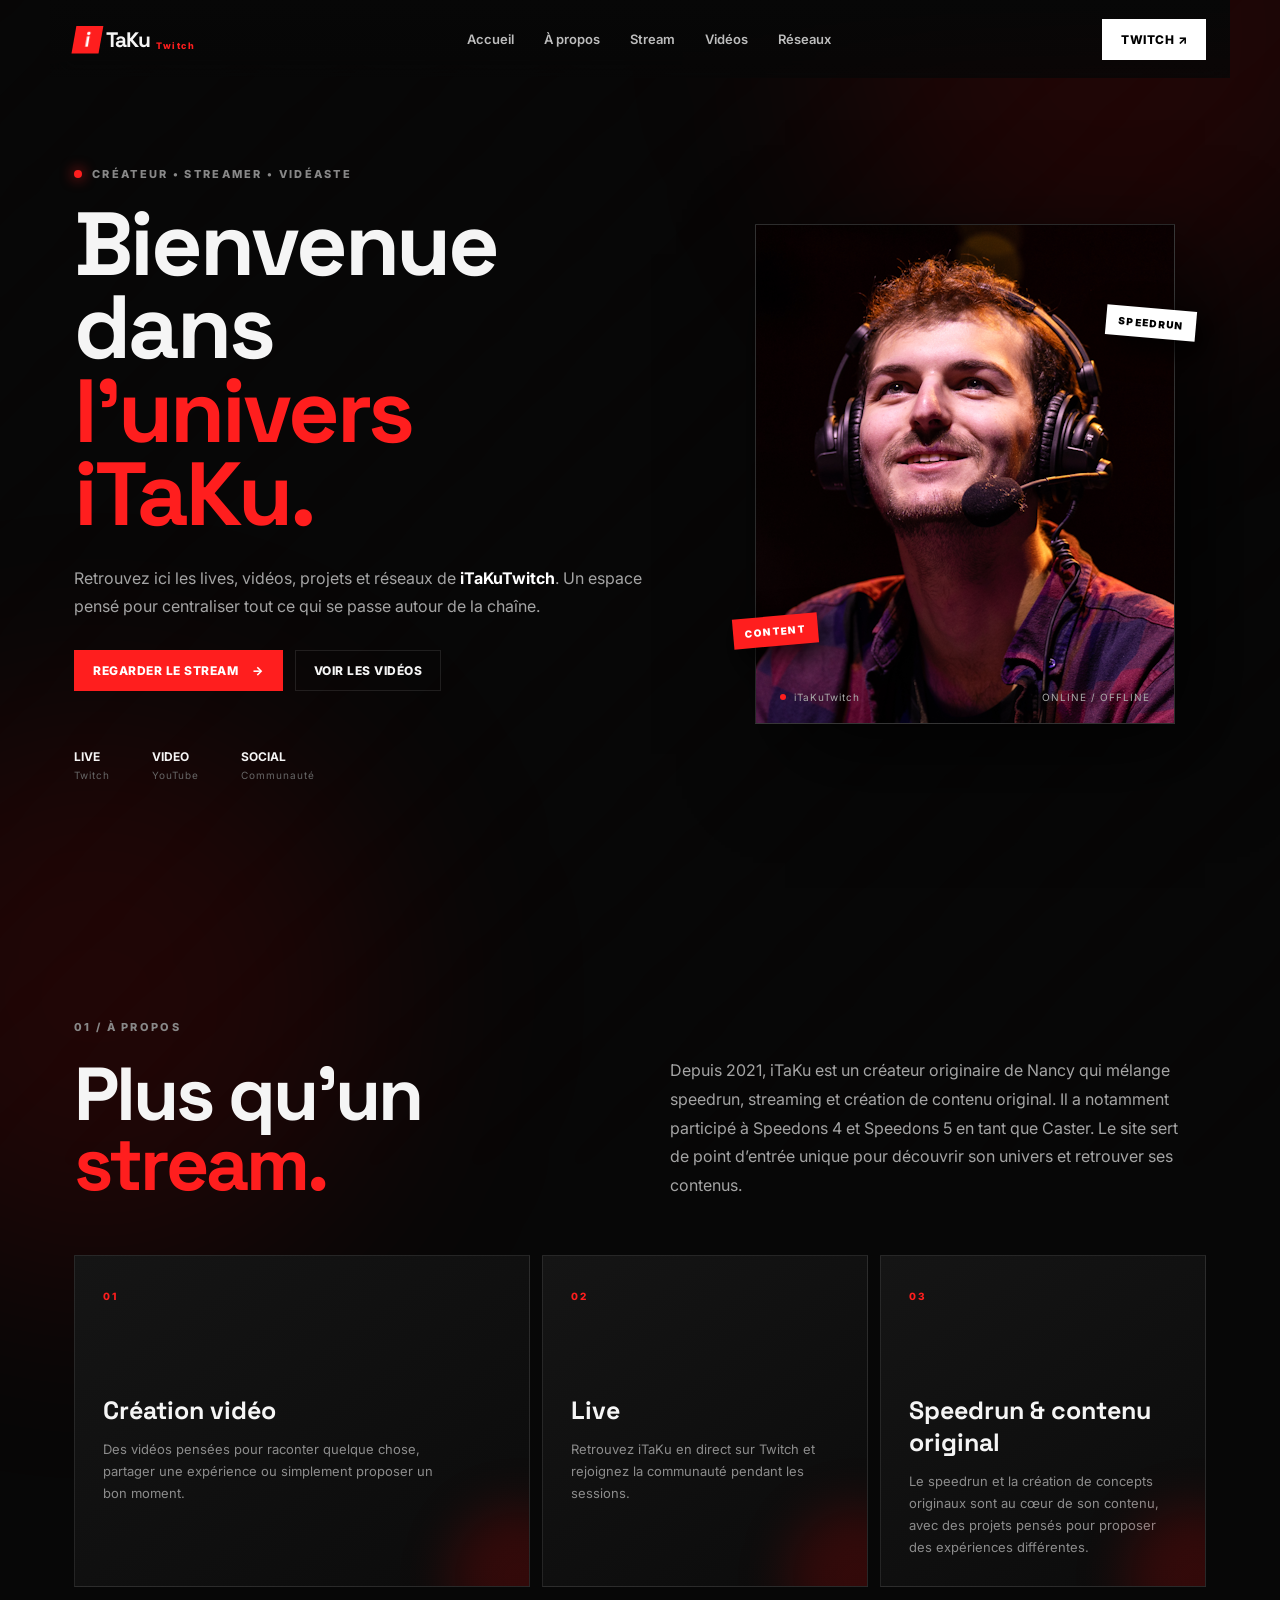
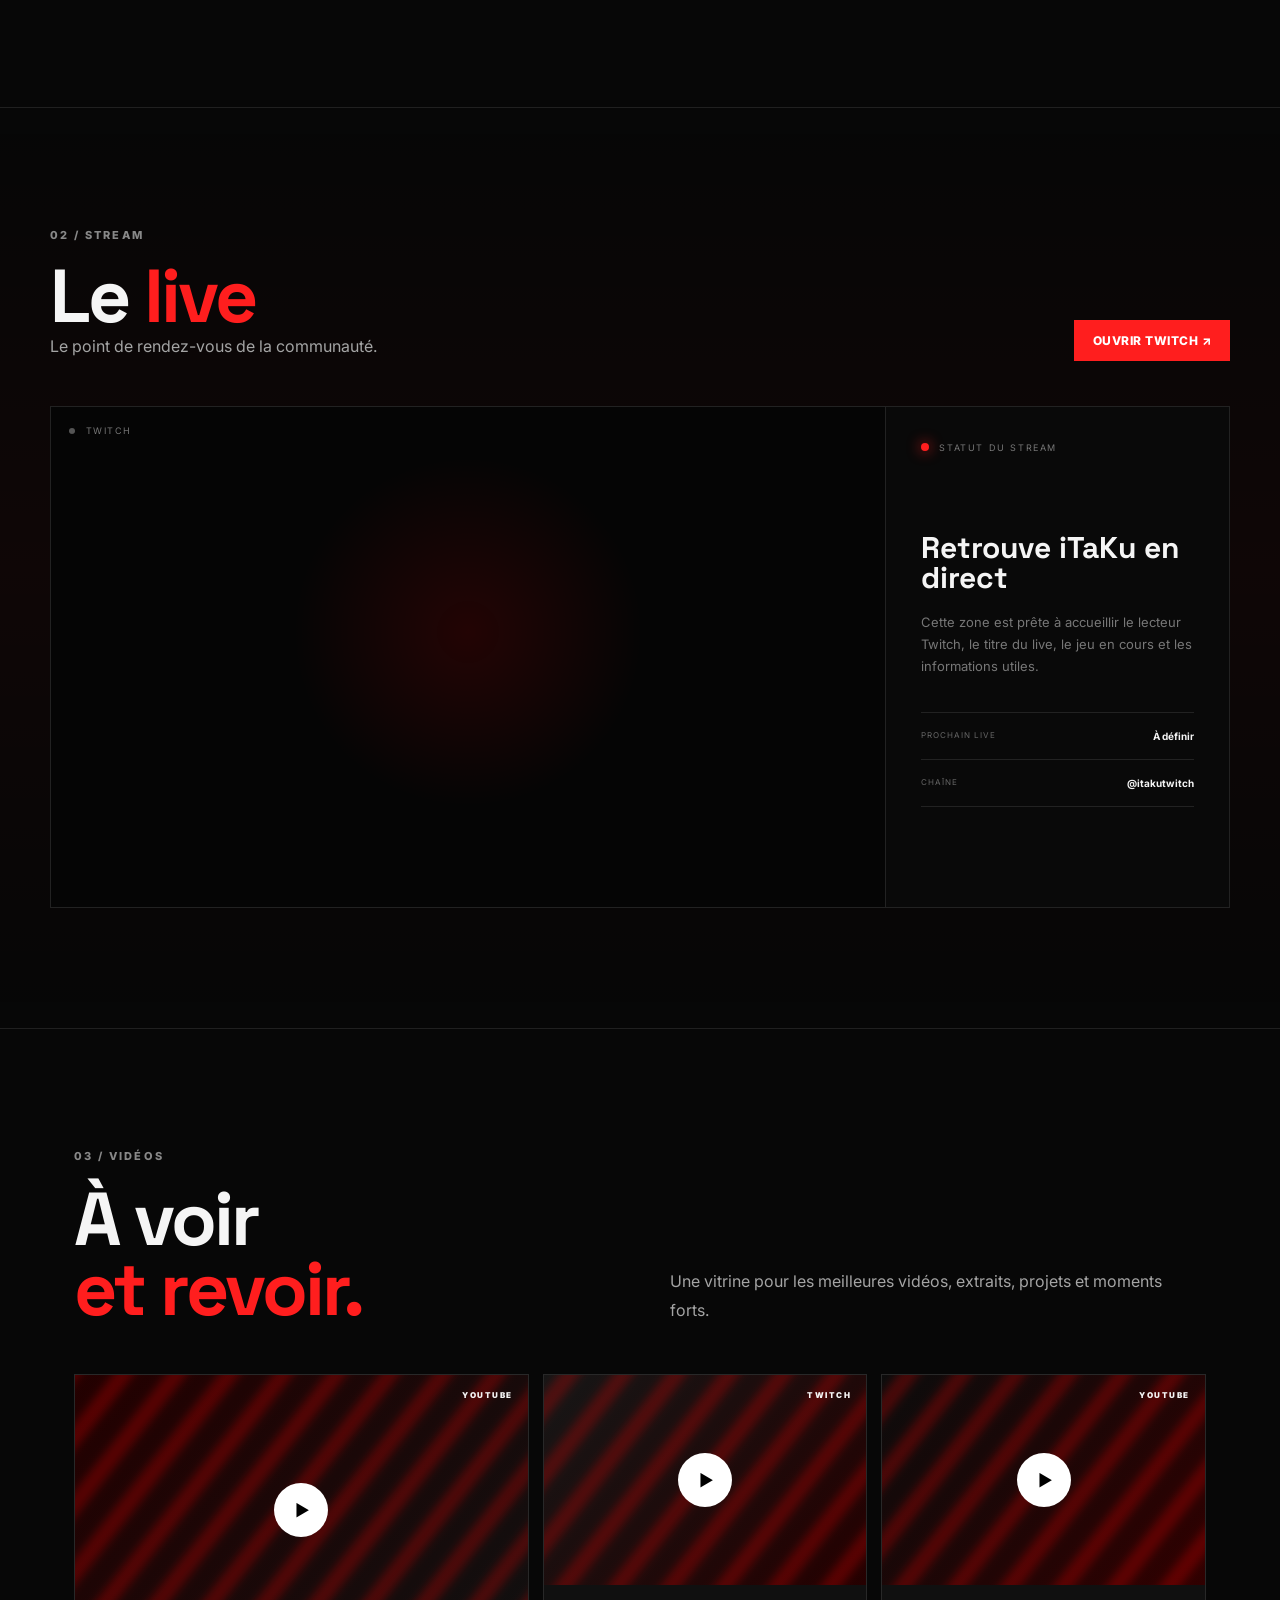
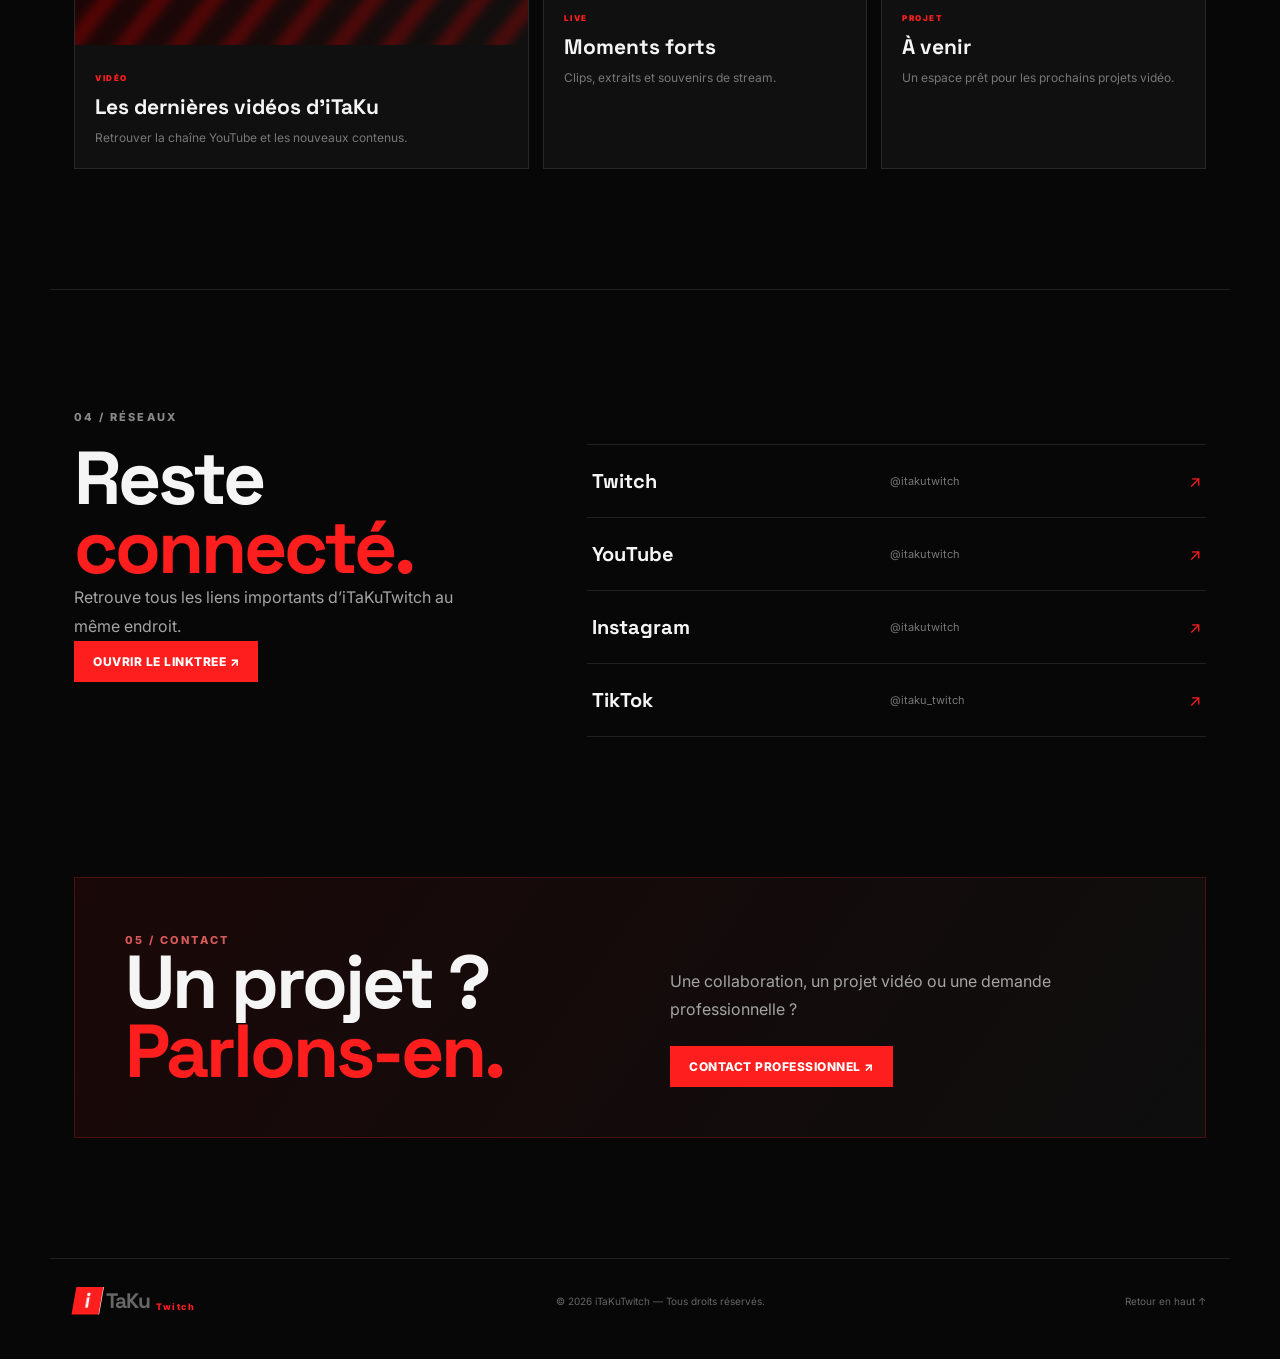
==== index.html @ 67eeae49 "ajout du site de base" ====
<!DOCTYPE html>
<html lang="fr">
<head>
  <meta charset="UTF-8">
  <meta name="viewport" content="width=device-width, initial-scale=1.0">
  <meta name="description" content="iTaKuTwitch — streamer, créateur vidéo et joueur. Retrouvez ses lives, vidéos, réseaux et actualités.">
  <title>iTaKuTwitch — Streamer & Créateur</title>
  <link rel="preconnect" href="https://fonts.googleapis.com">
  <link rel="preconnect" href="https://fonts.gstatic.com" crossorigin>
  <link href="https://fonts.googleapis.com/css2?family=Inter:wght@400;500;600;700;800;900&family=Space+Grotesk:wght@500;600;700&display=swap" rel="stylesheet">
  <link rel="stylesheet" href="style.css">
</head>
<body>
  <div class="bg-grid"></div>
  <div class="red-glow glow-a"></div>
  <div class="red-glow glow-b"></div>

  <header class="nav">
    <a class="brand" href="#accueil" aria-label="Accueil iTaKuTwitch">
      <span class="brand-mark">i</span><span>TaKu</span><small>Twitch</small>
    </a>
    <button class="menu-btn" aria-label="Ouvrir le menu">☰</button>
    <nav>
      <a href="#accueil">Accueil</a>
      <a href="#apropos">À propos</a>
      <a href="#stream">Stream</a>
      <a href="#videos">Vidéos</a>
      <a href="#reseaux">Réseaux</a>
    </nav>
    <a class="nav-cta" href="https://linktr.ee/itakutwitch" target="_blank" rel="noopener">Twitch ↗</a>
  </header>

  <main id="accueil">
    <section class="hero">
      <div class="hero-copy">
        <div class="eyebrow"><span class="pulse"></span> CRÉATEUR • STREAMER • VIDÉASTE</div>
        <h1>Bienvenue dans<br><em>l’univers iTaKu.</em></h1>
        <p class="hero-text">
          Retrouvez ici les lives, vidéos, projets et réseaux de <strong>iTaKuTwitch</strong>.
          Un espace pensé pour centraliser tout ce qui se passe autour de la chaîne.
        </p>
        <div class="hero-actions">
          <a class="btn primary" href="https://www.twitch.tv/itakutwitch" target="_blank" rel="noopener">Regarder le stream <span>→</span></a>
          <a class="btn ghost" href="#videos">Voir les vidéos</a>
        </div>
        <div class="mini-stats">
          <div><strong>LIVE</strong><span>Twitch</span></div>
          <div><strong>VIDEO</strong><span>YouTube</span></div>
          <div><strong>SOCIAL</strong><span>Communauté</span></div>
        </div>
      </div>
      <div class="hero-visual">
        <div class="hero-card">
          <div class="scanline"></div>
          <div class="avatar-placeholder">
            <img src="ressources/itakutwitch_photo.png" alt="iTaKuTwitch">
          </div>
          <div class="hero-card-bottom">
            <div><span class="live-dot"></span> iTaKuTwitch</div>
            <span>ONLINE / OFFLINE</span>
          </div>
        </div>
        <div class="floating-tag tag-one">SPEEDRUN</div>
        <div class="floating-tag tag-two">CONTENT</div>
      </div>
    </section>

    <section class="section about" id="apropos">
      <div class="section-label">01 / À PROPOS</div>
      <div class="section-heading">
        <h2>Plus qu’un<br><span>stream.</span></h2>
        <p>
          Depuis 2021, iTaKu est un créateur originaire de Nancy qui mélange speedrun, streaming et création de contenu original.
          Il a notamment participé à Speedons 4 et Speedons 5 en tant que Caster.
          Le site sert de point d’entrée unique pour découvrir son univers et retrouver ses contenus.
        </p>
      </div>
      <div class="about-grid">
        <article class="info-card large">
          <span class="card-number">01</span>
          <h3>Création vidéo</h3>
          <p>Des vidéos pensées pour raconter quelque chose, partager une expérience ou simplement proposer un bon moment.</p>
        </article>
        <article class="info-card">
          <span class="card-number">02</span>
          <h3>Live</h3>
          <p>Retrouvez iTaKu en direct sur Twitch et rejoignez la communauté pendant les sessions.</p>
        </article>
        <article class="info-card">
          <span class="card-number">03</span>
          <h3>Speedrun & contenu original</h3>
          <p>Le speedrun et la création de concepts originaux sont au cœur de son contenu, avec des projets pensés pour proposer des expériences différentes.</p>
        </article>
      </div>
    </section>

    <section class="section stream-section" id="stream">
      <div class="section-label">02 / STREAM</div>
      <div class="stream-head">
        <div>
          <h2>Le <span>live</span></h2>
          <p>Le point de rendez-vous de la communauté.</p>
        </div>
        <a class="btn primary" href="https://twitch.tv/itakutwitch" target="_blank" rel="noopener">Ouvrir Twitch ↗</a>
      </div>
      <div class="stream-panel">
        <div class="stream-screen">
          <div class="offline-badge"><span></span> TWITCH</div>
          <iframe src="https://player.twitch.tv/?channel=itakutwitch&parent=itakutwitch.live" frameborder="0" allowfullscreen="true" scrolling="no" height="378" width="620"></iframe>
        </div>
        <aside class="stream-info">
          <div class="status"><span></span> STATUT DU STREAM</div>
          <h3>Retrouve iTaKu en direct</h3>
          <p>Cette zone est prête à accueillir le lecteur Twitch, le titre du live, le jeu en cours et les informations utiles.</p>
          <div class="schedule">
            <div><span>PROCHAIN LIVE</span><strong>À définir</strong></div>
            <div><span>CHAÎNE</span><strong>@itakutwitch</strong></div>
          </div>
        </aside>
      </div>
    </section>

    <section class="section videos" id="videos">
      <div class="section-label">03 / VIDÉOS</div>
      <div class="section-heading">
        <h2>À voir<br><span>et revoir.</span></h2>
        <p>Une vitrine pour les meilleures vidéos, extraits, projets et moments forts.</p>
      </div>
      <div class="video-grid">
        <a class="video-card featured" href="https://linktr.ee/itaku" target="_blank" rel="noopener">
          <div class="thumb thumb-a"><span class="play">▶</span><small>YOUTUBE</small></div>
          <div class="video-meta"><span>VIDÉO</span><h3>Les dernières vidéos d’iTaKu</h3><p>Retrouver la chaîne YouTube et les nouveaux contenus.</p></div>
        </a>
        <a class="video-card" href="https://linktr.ee/itaku" target="_blank" rel="noopener">
          <div class="thumb thumb-b"><span class="play">▶</span><small>TWITCH</small></div>
          <div class="video-meta"><span>LIVE</span><h3>Moments forts</h3><p>Clips, extraits et souvenirs de stream.</p></div>
        </a>
        <a class="video-card" href="https://linktr.ee/itaku" target="_blank" rel="noopener">
          <div class="thumb thumb-c"><span class="play">▶</span><small>YOUTUBE</small></div>
          <div class="video-meta"><span>PROJET</span><h3>À venir</h3><p>Un espace prêt pour les prochains projets vidéo.</p></div>
        </a>
      </div>
    </section>

    <section class="section social-section" id="reseaux">
      <div class="section-label">04 / RÉSEAUX</div>
      <div class="social-layout">
        <div>
          <h2>Reste<br><span>connecté.</span></h2>
          <p>Retrouve tous les liens importants d’iTaKuTwitch au même endroit.</p>
          <a class="btn primary" href="https://linktr.ee/itakutwitch" target="_blank" rel="noopener">Ouvrir le Linktree ↗</a>
        </div>
        <div class="social-list">
          <a href="https://www.twitch.tv/itakutwitch" target="_blank" rel="noopener"><b>Twitch</b><span>@itakutwitch</span><i>↗</i></a>
          <a href="https://www.youtube.com/@itakutwitch" target="_blank" rel="noopener"><b>YouTube</b><span>@itakutwitch</span><i>↗</i></a>
          <a href="https://www.instagram.com/itakutwitch/" target="_blank" rel="noopener"><b>Instagram</b><span>@itakutwitch</span><i>↗</i></a>
          <a href="https://www.tiktok.com/@itaku_twitch" target="_blank" rel="noopener"><b>TikTok</b><span>@itaku_twitch</span><i>↗</i></a>
        </div>
      </div>
    </section>

    <section class="section contact">
      <div class="contact-box">
        <div>
          <span class="section-label">05 / CONTACT</span>
          <h2>Un projet ?<br><span>Parlons-en.</span></h2>
        </div>
        <div class="contact-right">
          <p>Une collaboration, un projet vidéo ou une demande professionnelle ?</p>
          <a class="btn primary" href="mailto:itaku.off@gmail.com" target="_blank" rel="noopener">Contact professionnel ↗</a>
        </div>
      </div>
    </section>
  </main>

  <footer>
    <div class="brand"><span class="brand-mark">i</span><span>TaKu</span><small>Twitch</small></div>
    <p>© <span id="year"></span> iTaKuTwitch — Tous droits réservés.</p>
    <a href="#accueil">Retour en haut ↑</a>
  </footer>

  <script src="script.js"></script>
</body>
</html>
---- style.css ----
:root{
  --bg:#070707;
  --panel:#101010;
  --panel-2:#151515;
  --red:#ff1e1e;
  --red2:#b90000;
  --text:#f5f5f5;
  --muted:#a4a4a4;
  --line:rgba(255,255,255,.10);
  --max:1180px;
}
*{box-sizing:border-box;margin:0;padding:0}
html{scroll-behavior:smooth}
body{background:var(--bg);color:var(--text);font-family:Inter,system-ui,sans-serif;overflow-x:hidden}
a{color:inherit;text-decoration:none}
.bg-grid{position:fixed;inset:-30%;z-index:-3;opacity:.16;background:repeating-linear-gradient(135deg,transparent 0 34px,rgba(255,30,30,.35) 35px 37px,transparent 38px 72px),repeating-linear-gradient(45deg,transparent 0 58px,rgba(255,255,255,.06) 59px 61px,transparent 62px 116px);filter:blur(13px);animation:drift 32s linear infinite}
.red-glow{position:fixed;width:45vw;height:45vw;border-radius:50%;background:rgba(255,0,0,.10);filter:blur(110px);z-index:-2;pointer-events:none}
.glow-a{top:-20vw;right:-10vw}.glow-b{bottom:-30vw;left:-15vw}
@keyframes drift{to{transform:translate3d(80px,40px,0) rotate(4deg)}}
.nav{height:78px;max-width:var(--max);margin:auto;display:flex;align-items:center;justify-content:space-between;padding:0 24px;position:sticky;top:0;z-index:10;background:linear-gradient(var(--bg),rgba(7,7,7,.82));backdrop-filter:blur(12px)}
.brand{display:flex;align-items:center;gap:2px;font-family:"Space Grotesk";font-size:21px;font-weight:800;letter-spacing:-1px}
.brand small{font-family:Inter;font-size:9px;color:var(--red);letter-spacing:1.5px;margin-left:4px;margin-top:12px}
.brand-mark{width:27px;height:27px;display:grid;place-items:center;background:var(--red);color:#fff;transform:skew(-10deg);margin-right:3px}
.nav nav{display:flex;gap:30px;color:#bdbdbd;font-size:13px;font-weight:600}
.nav nav a:hover{color:#fff}
.nav-cta,.btn{display:inline-flex;align-items:center;justify-content:center;gap:14px;border:1px solid var(--line);padding:12px 18px;font-size:12px;font-weight:800;text-transform:uppercase;letter-spacing:.5px}
.nav-cta{background:#fff;color:#000}.nav-cta:hover{background:var(--red);color:#fff}
.menu-btn{display:none;background:none;color:#fff;border:0;font-size:24px}
.hero{min-height:calc(100vh - 78px);max-width:var(--max);margin:auto;padding:70px 24px 100px;display:grid;grid-template-columns:1.1fr .9fr;gap:60px;align-items:center}
.eyebrow,.section-label{font-size:11px;letter-spacing:2.3px;font-weight:800;color:#888}
.eyebrow{display:flex;align-items:center;gap:10px;margin-bottom:22px}.pulse,.status span{width:8px;height:8px;border-radius:50%;background:var(--red);box-shadow:0 0 14px var(--red)}
h1,h2{font-family:"Space Grotesk";letter-spacing:-3px;line-height:.93}
h1{font-size:clamp(52px,7vw,92px);max-width:800px}
h1 em,h2 span{font-style:normal;color:var(--red)}
.hero-text{max-width:650px;color:var(--muted);font-size:16px;line-height:1.75;margin:28px 0 30px}.hero-text strong{color:#fff}
.hero-actions{display:flex;gap:12px}.btn{transition:.2s}.btn.primary{background:var(--red);border-color:var(--red);color:#fff}.btn.primary:hover{background:#fff;color:#000;border-color:#fff;transform:translateY(-2px)}.btn.ghost:hover{border-color:#fff}
.mini-stats{display:flex;gap:42px;margin-top:58px}.mini-stats div{display:flex;flex-direction:column;gap:5px}.mini-stats strong{font-size:12px}.mini-stats span{font-size:10px;color:#666;letter-spacing:1px}
.hero-visual{position:relative;min-height:520px;display:grid;place-items:center}
.hero-card{width:min(420px,90%);height:500px;border:1px solid rgba(255,255,255,.13);background:linear-gradient(145deg,#191919,#080808);position:relative;overflow:hidden;box-shadow:30px 30px 90px rgba(0,0,0,.7)}
.hero-card:before{content:"";position:absolute;inset:0;background:linear-gradient(140deg,transparent 35%,rgba(255,0,0,.24),transparent 70%);clip-path:polygon(0 0,100% 0,100% 100%,45% 100%);opacity:.8}
.scanline{position:absolute;inset:0;background:repeating-linear-gradient(0deg,transparent 0 5px,rgba(255,255,255,.025) 6px 7px)}
.avatar-placeholder{position:absolute;inset:40px;display:flex;align-items:center;justify-content:center;flex-direction:column;font-family:"Space Grotesk";font-size:95px;line-height:.7;letter-spacing:-10px;background:radial-gradient(circle at 50% 40%,rgba(255,30,30,.26),transparent 38%),linear-gradient(145deg,#222,#090909)}
.avatar-placeholder span{font-size:150px;color:#fff;text-shadow:15px 15px 0 var(--red);font-weight:900}.avatar-placeholder b{font-size:25px;letter-spacing:4px;margin-top:30px}
.hero-card-bottom{position:absolute;left:24px;right:24px;bottom:20px;display:flex;justify-content:space-between;align-items:center;font-size:10px;color:#aaa;letter-spacing:1px}.hero-card-bottom div{display:flex;gap:8px;align-items:center}.live-dot{width:6px;height:6px;background:var(--red);border-radius:50%}
.floating-tag{position:absolute;background:#fff;color:#000;padding:9px 12px;font-size:10px;font-weight:900;letter-spacing:1.4px;box-shadow:10px 10px 30px #000}.tag-one{right:2%;top:18%;transform:rotate(5deg)}.tag-two{left:2%;bottom:17%;transform:rotate(-5deg);background:var(--red);color:#fff}
.section{max-width:var(--max);margin:auto;padding:120px 24px}.section-heading{display:grid;grid-template-columns:1fr 1fr;gap:60px;margin-top:22px;align-items:end}.section-heading h2,.stream-head h2,.social-layout h2,.contact-box h2{font-size:clamp(48px,6vw,75px)}.section-heading p,.stream-head p,.social-layout p,.contact-right p{color:var(--muted);line-height:1.8;max-width:520px}
.about-grid{display:grid;grid-template-columns:1.4fr 1fr 1fr;gap:12px;margin-top:55px}.info-card{min-height:250px;padding:28px;background:linear-gradient(145deg,#151515,#0b0b0b);border:1px solid var(--line);position:relative;overflow:hidden}.info-card.large{min-height:320px}.info-card:after{content:"";position:absolute;width:140px;height:140px;right:-60px;bottom:-60px;border-radius:50%;background:rgba(255,0,0,.16);filter:blur(25px)}.card-number{font-size:10px;color:var(--red);font-weight:800;letter-spacing:2px}.info-card h3{font-family:"Space Grotesk";font-size:25px;margin-top:90px}.info-card p{color:#8c8c8c;font-size:13px;line-height:1.7;margin-top:12px;max-width:330px}
.stream-section{max-width:none;background:linear-gradient(180deg,transparent,rgba(255,0,0,.035),transparent);border-top:1px solid var(--line);border-bottom:1px solid var(--line)}.stream-section>*{max-width:var(--max);margin-left:auto;margin-right:auto}.stream-head{display:flex;justify-content:space-between;align-items:end;margin-top:20px;margin-bottom:45px}.stream-panel{display:grid;grid-template-columns:1.7fr .7fr;border:1px solid var(--line);background:#090909}.stream-screen{min-height:500px;background:radial-gradient(circle at 50% 45%,rgba(255,0,0,.12),transparent 35%),#050505;display:flex;flex-direction:column;align-items:center;justify-content:center;position:relative}.offline-badge{position:absolute;top:18px;left:18px;font-size:9px;letter-spacing:1.5px;color:#777}.offline-badge span{display:inline-block;width:6px;height:6px;background:#555;border-radius:50%;margin-right:6px}.play-ring{width:70px;height:70px;border:1px solid #444;border-radius:50%;display:grid;place-items:center;color:#fff;padding-left:3px}.stream-screen h3{font-family:"Space Grotesk";font-size:25px;margin-top:20px}.stream-screen p{color:#666;font-size:12px;margin-top:7px}.stream-info{padding:35px;border-left:1px solid var(--line)}.status{display:flex;gap:10px;align-items:center;font-size:9px;letter-spacing:1.6px;color:#777}.stream-info h3{font-family:"Space Grotesk";font-size:30px;margin-top:80px;line-height:1}.stream-info>p{color:#777;font-size:13px;line-height:1.7;margin-top:18px}.schedule{border-top:1px solid var(--line);margin-top:35px}.schedule div{padding:17px 0;border-bottom:1px solid var(--line);display:flex;justify-content:space-between;gap:20px}.schedule span{font-size:8px;color:#666;letter-spacing:1px}.schedule strong{font-size:10px}
.video-grid{display:grid;grid-template-columns:1.4fr 1fr 1fr;gap:14px;margin-top:50px}.video-card{background:#101010;border:1px solid var(--line);transition:.25s}.video-card:hover{transform:translateY(-5px);border-color:#555}.thumb{height:210px;position:relative;display:flex;align-items:center;justify-content:center;overflow:hidden}.featured .thumb{height:270px}.thumb:before{content:"";position:absolute;inset:-20%;background:repeating-linear-gradient(135deg,rgba(255,0,0,.24) 0 16px,transparent 17px 42px);filter:blur(4px);transform:rotate(-7deg)}.thumb-a{background:linear-gradient(135deg,#240000,#101010)}.thumb-b{background:linear-gradient(135deg,#161616,#250000)}.thumb-c{background:linear-gradient(135deg,#0c0c0c,#300000)}.play{z-index:1;width:54px;height:54px;border-radius:50%;background:#fff;color:#000;display:grid;place-items:center;padding-left:3px}.thumb small{position:absolute;right:15px;top:15px;font-size:8px;letter-spacing:1.5px;font-weight:900;z-index:2}.video-meta{padding:20px}.video-meta>span{font-size:8px;color:var(--red);font-weight:900;letter-spacing:1.5px}.video-meta h3{font-family:"Space Grotesk";font-size:21px;margin-top:8px}.video-meta p{font-size:12px;color:#777;line-height:1.6;margin-top:8px}
.social-section{border-top:1px solid var(--line)}.social-layout{display:grid;grid-template-columns:.8fr 1.2fr;gap:100px;margin-top:20px}.social-list{border-top:1px solid var(--line)}.social-list a{display:grid;grid-template-columns:1fr 1fr auto;align-items:center;padding:23px 5px;border-bottom:1px solid var(--line);transition:.2s}.social-list a:hover{padding-left:15px;background:rgba(255,0,0,.04)}.social-list b{font-family:"Space Grotesk";font-size:20px}.social-list span{font-size:11px;color:#777}.social-list i{font-style:normal;color:var(--red)}
.contact{padding-top:20px}.contact-box{background:linear-gradient(125deg,#1a0808,#0e0e0e);border:1px solid rgba(255,40,40,.22);padding:50px;display:grid;grid-template-columns:1fr 1fr;gap:60px}.contact-box .section-label{color:#d65a5a}.contact-right{align-self:end}.contact-right .btn{margin-top:22px}
footer{border-top:1px solid var(--line);max-width:var(--max);margin:auto;padding:28px 24px 45px;display:flex;align-items:center;justify-content:space-between;color:#666;font-size:10px}footer a:hover{color:#fff}
@media(max-width:850px){
  .nav nav,.nav-cta{display:none}.menu-btn{display:block}
  .nav.menu-open nav{display:flex;position:absolute;top:78px;left:0;right:0;padding:22px 24px;background:#080808;flex-direction:column;border-bottom:1px solid var(--line)}
  .hero{grid-template-columns:1fr;padding-top:45px}.hero-visual{min-height:400px}.hero-card{height:400px}
  .section-heading,.social-layout,.contact-box{grid-template-columns:1fr;gap:30px}.about-grid,.video-grid{grid-template-columns:1fr}
  .stream-panel{grid-template-columns:1fr}.stream-info{border-left:0;border-top:1px solid var(--line)}.stream-screen{min-height:350px}
  .stream-head{align-items:start;gap:20px;flex-direction:column}
  footer{flex-direction:column;gap:18px;text-align:center}
}
@media(max-width:520px){
  .hero-actions{flex-direction:column}.hero-actions .btn{width:100%}.mini-stats{gap:20px}.contact-box{padding:30px 24px}.hero{padding-bottom:70px}.section{padding:80px 20px}
}
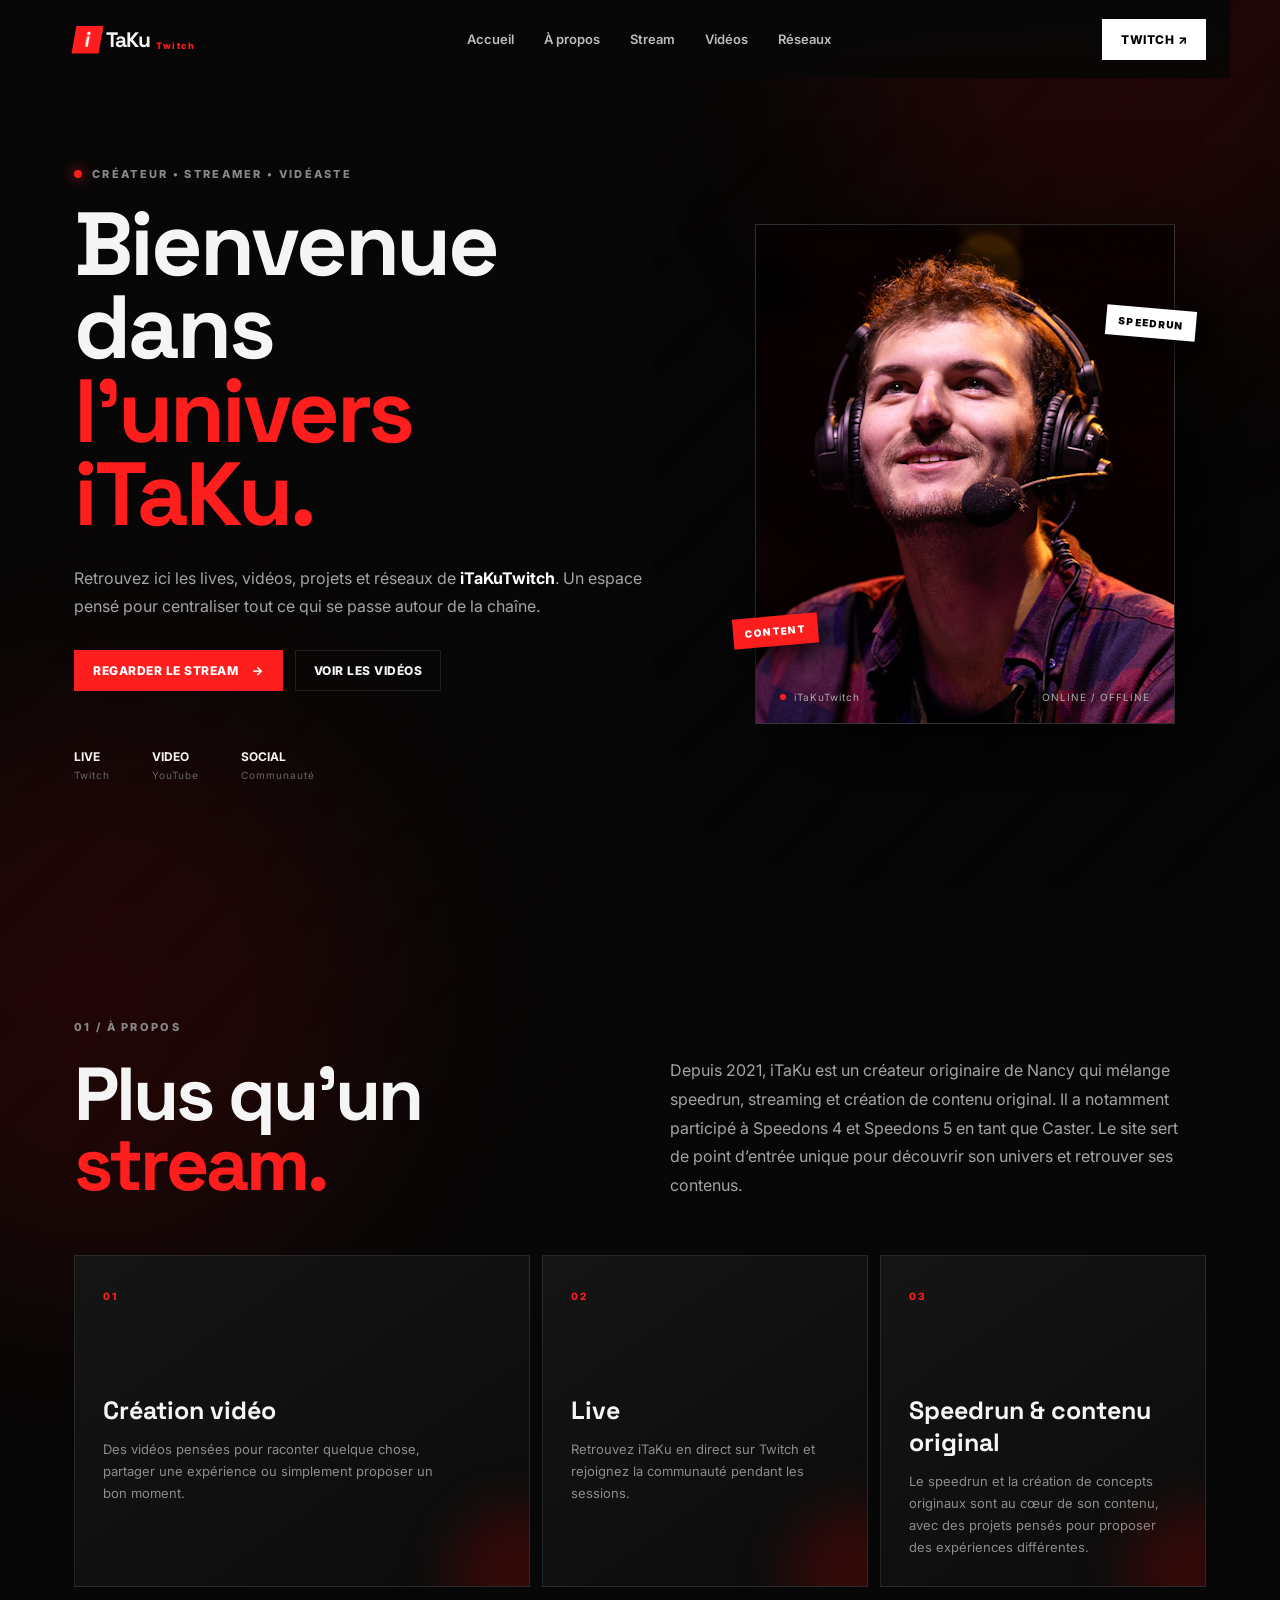
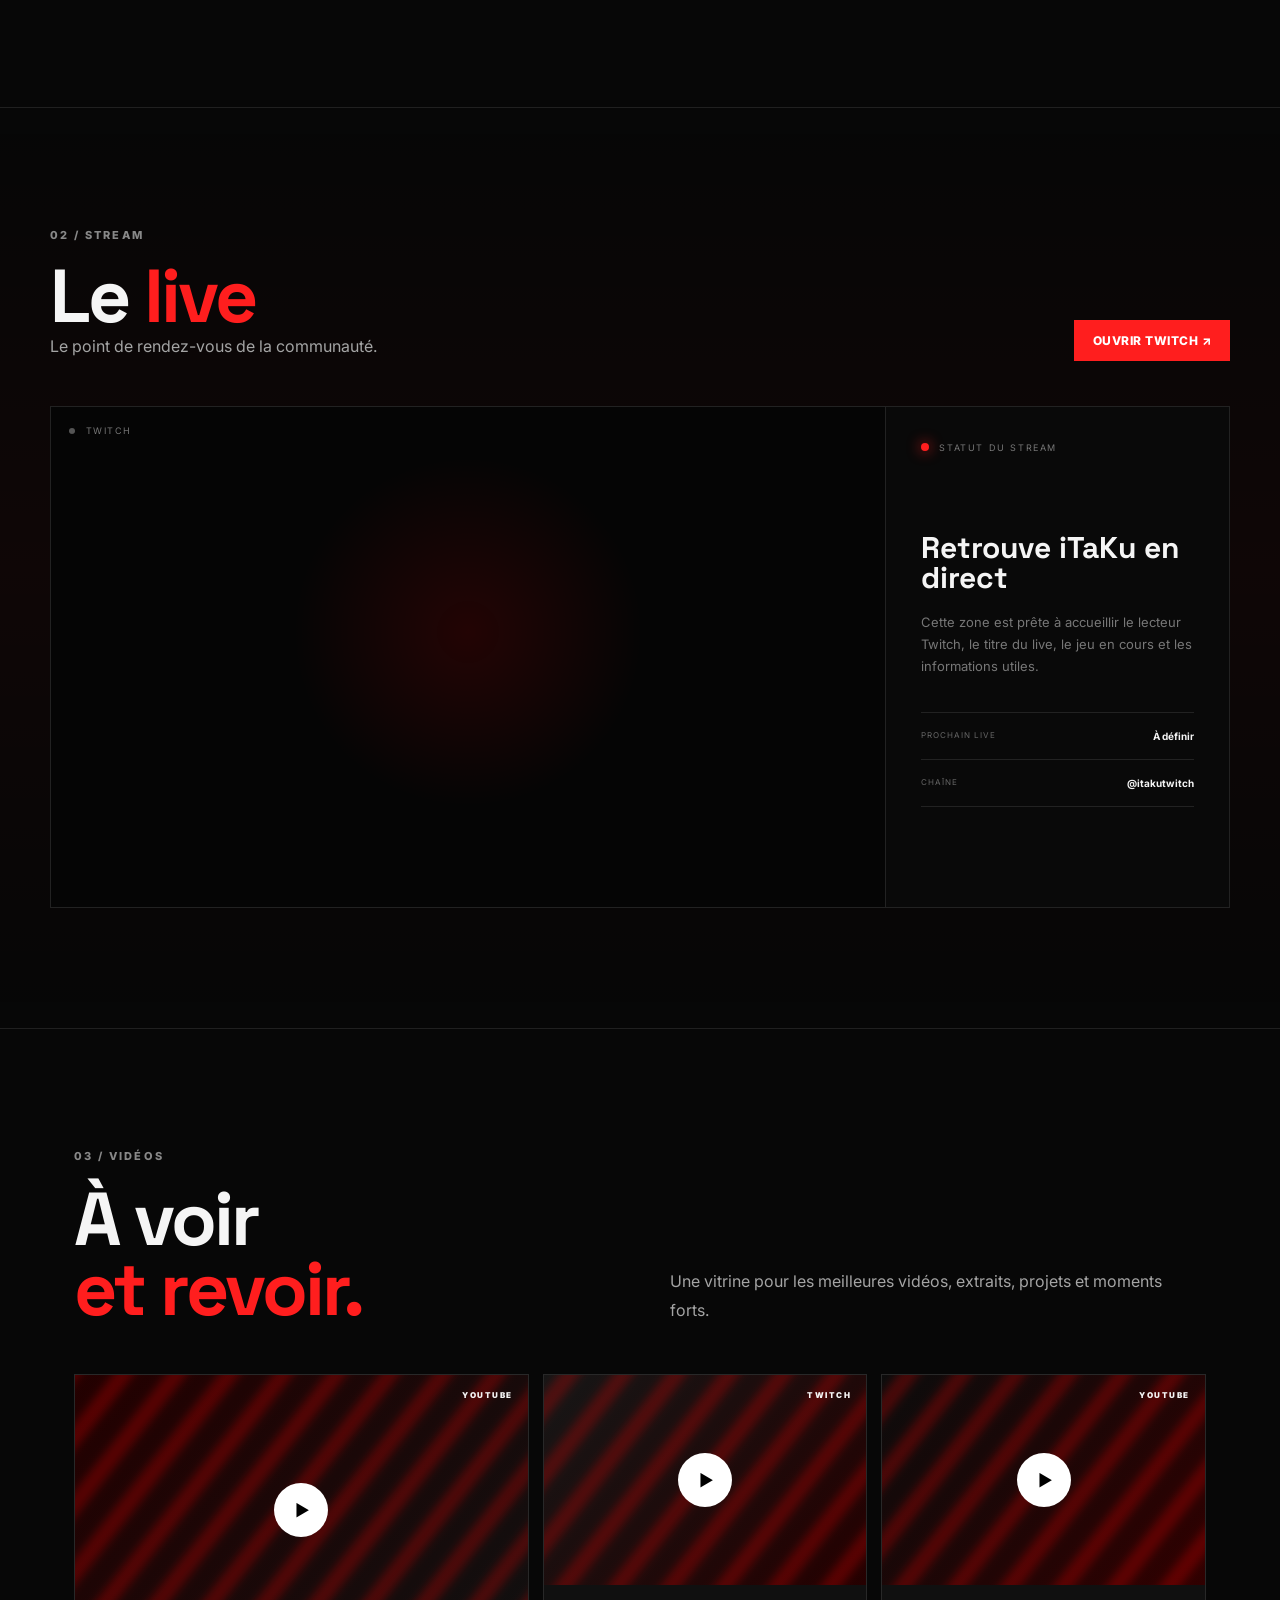
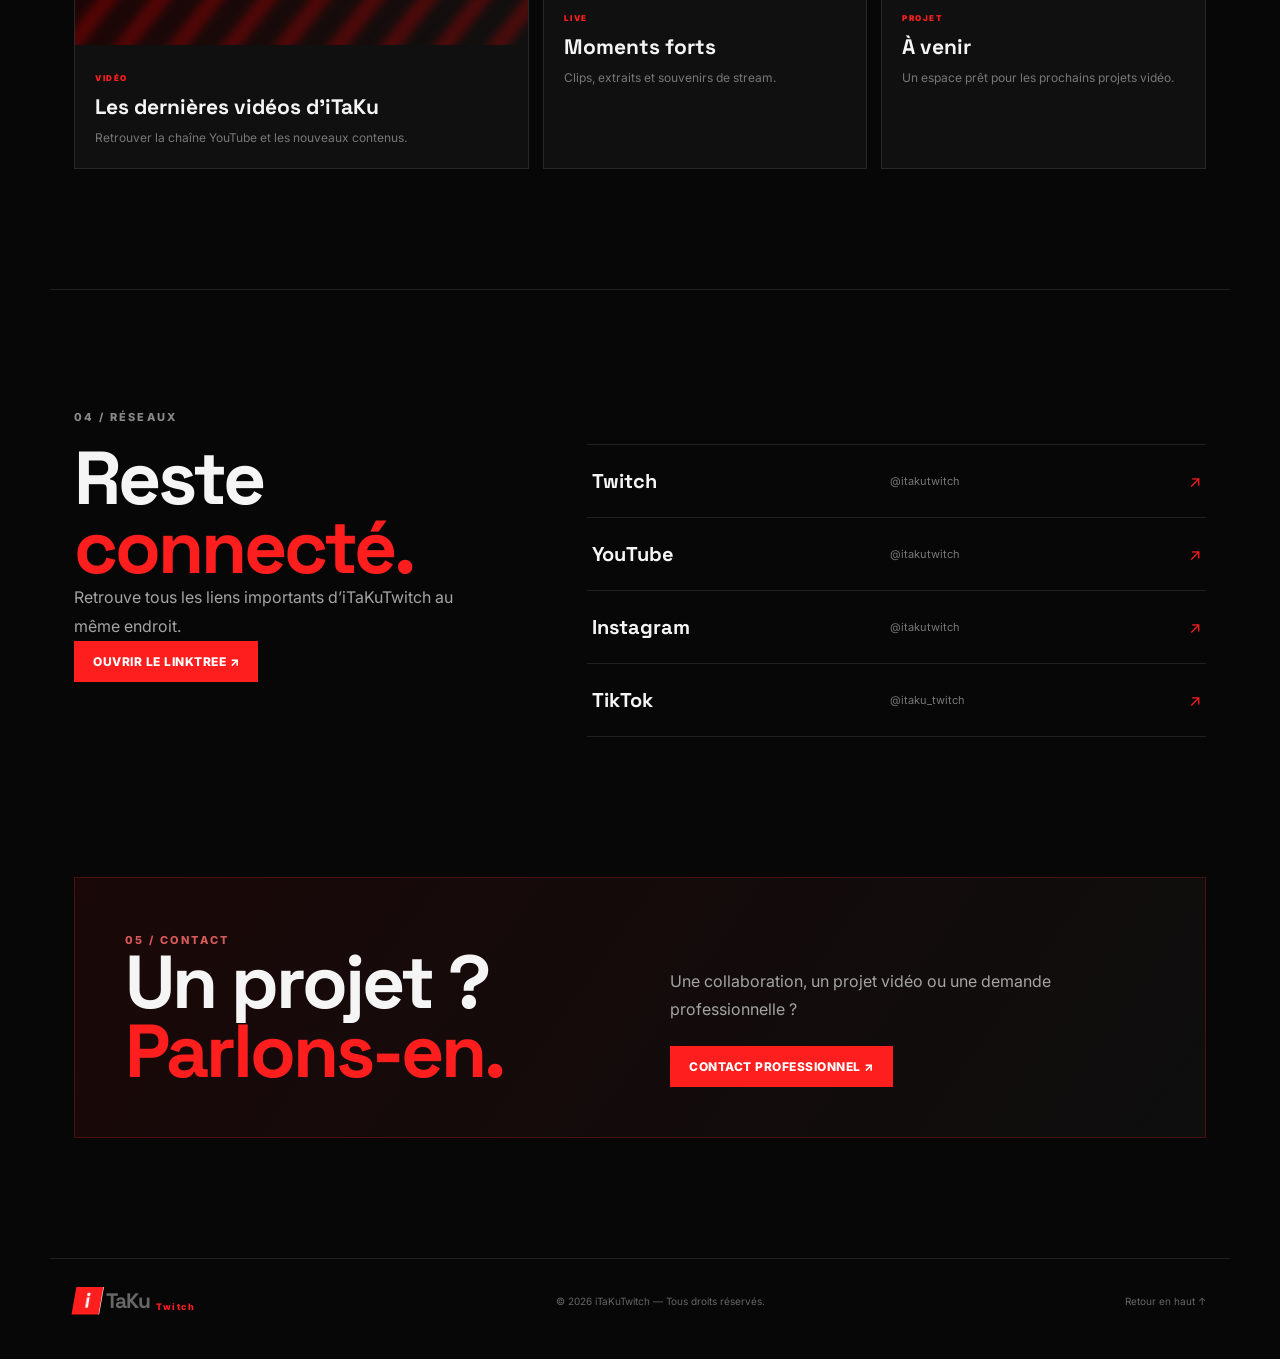
==== commit 66306ccb: "fix responsive twitch player" ====
--- a/index.html
+++ b/index.html
@@ -106,7 +106,13 @@
       <div class="stream-panel">
         <div class="stream-screen">
           <div class="offline-badge"><span></span> TWITCH</div>
-          <iframe src="https://player.twitch.tv/?channel=itakutwitch&parent=itakutwitch.live" frameborder="0" allowfullscreen="true" scrolling="no" height="378" width="620"></iframe>
+          <div class="twitch-player">
+          <iframe
+          src="https://player.twitch.tv/?channel=itakutwitch&parent=itakutwitch.live&parent=www.itakutwitch.live"
+          allowfullscreen
+          scrolling="no">
+          </iframe>
+          </div>
         </div>
         <aside class="stream-info">
           <div class="status"><span></span> STATUT DU STREAM</div>
--- a/style.css
+++ b/style.css
@@ -50,6 +50,17 @@
 .social-section{border-top:1px solid var(--line)}.social-layout{display:grid;grid-template-columns:.8fr 1.2fr;gap:100px;margin-top:20px}.social-list{border-top:1px solid var(--line)}.social-list a{display:grid;grid-template-columns:1fr 1fr auto;align-items:center;padding:23px 5px;border-bottom:1px solid var(--line);transition:.2s}.social-list a:hover{padding-left:15px;background:rgba(255,0,0,.04)}.social-list b{font-family:"Space Grotesk";font-size:20px}.social-list span{font-size:11px;color:#777}.social-list i{font-style:normal;color:var(--red)}
 .contact{padding-top:20px}.contact-box{background:linear-gradient(125deg,#1a0808,#0e0e0e);border:1px solid rgba(255,40,40,.22);padding:50px;display:grid;grid-template-columns:1fr 1fr;gap:60px}.contact-box .section-label{color:#d65a5a}.contact-right{align-self:end}.contact-right .btn{margin-top:22px}
 footer{border-top:1px solid var(--line);max-width:var(--max);margin:auto;padding:28px 24px 45px;display:flex;align-items:center;justify-content:space-between;color:#666;font-size:10px}footer a:hover{color:#fff}
+.twitch-player {
+    width: 100%;
+    aspect-ratio: 16 / 9;
+    overflow: hidden;
+}
+.twitch-player iframe {
+    width: 100%;
+    height: 100%;
+    border: none;
+    display: block;
+}
 @media(max-width:850px){
   .nav nav,.nav-cta{display:none}.menu-btn{display:block}
   .nav.menu-open nav{display:flex;position:absolute;top:78px;left:0;right:0;padding:22px 24px;background:#080808;flex-direction:column;border-bottom:1px solid var(--line)}
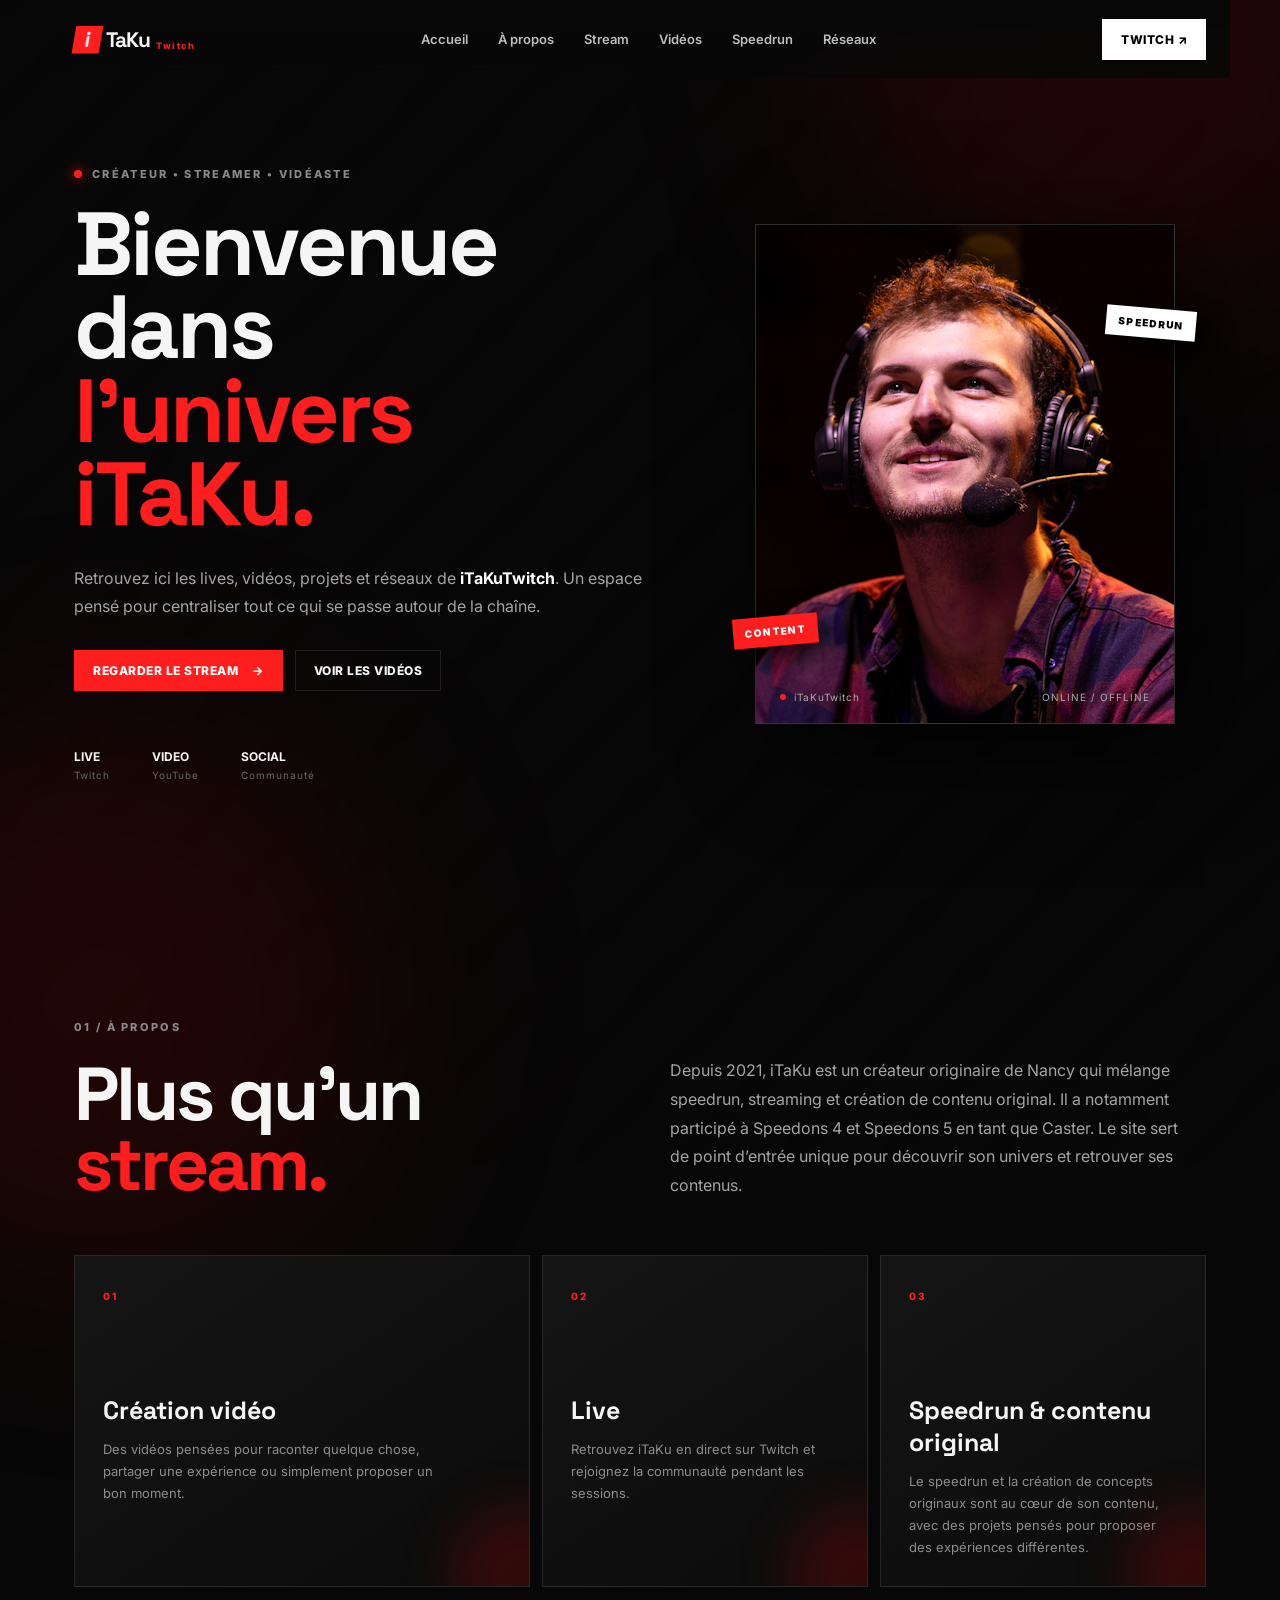
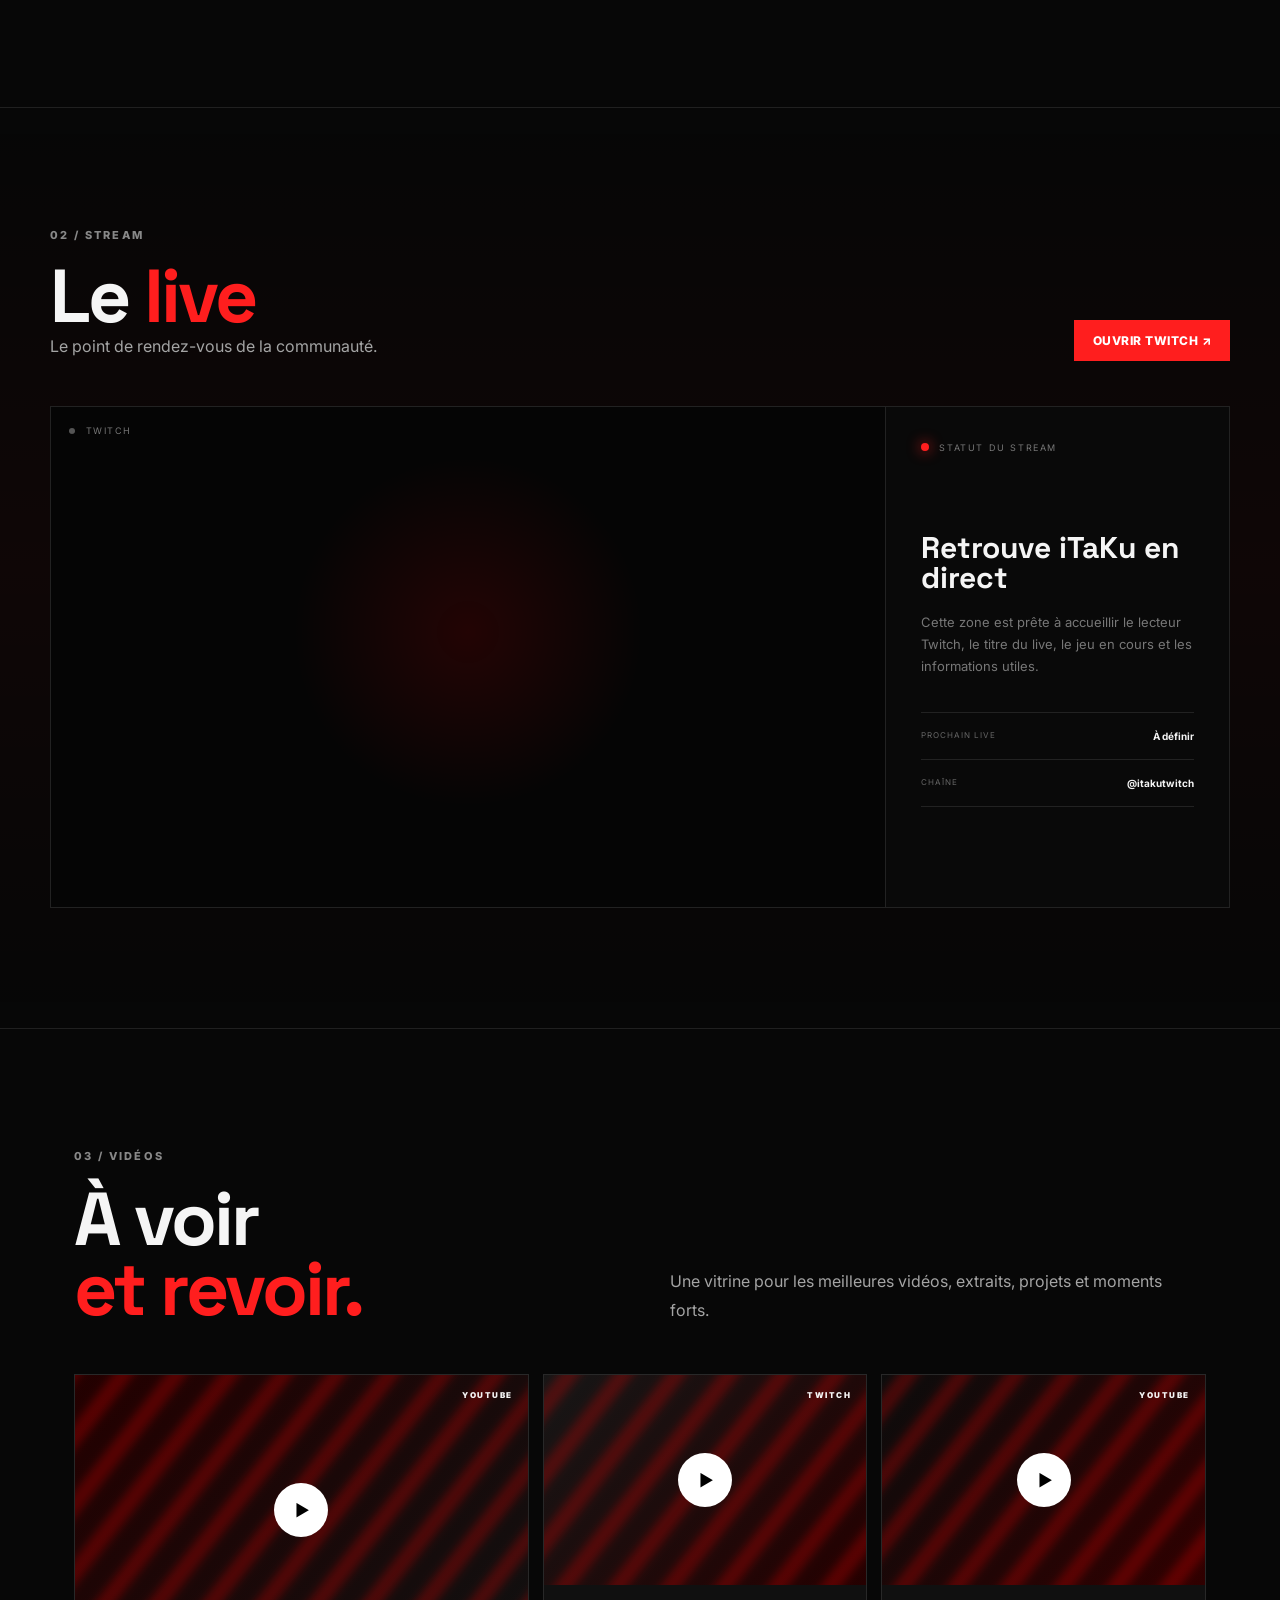
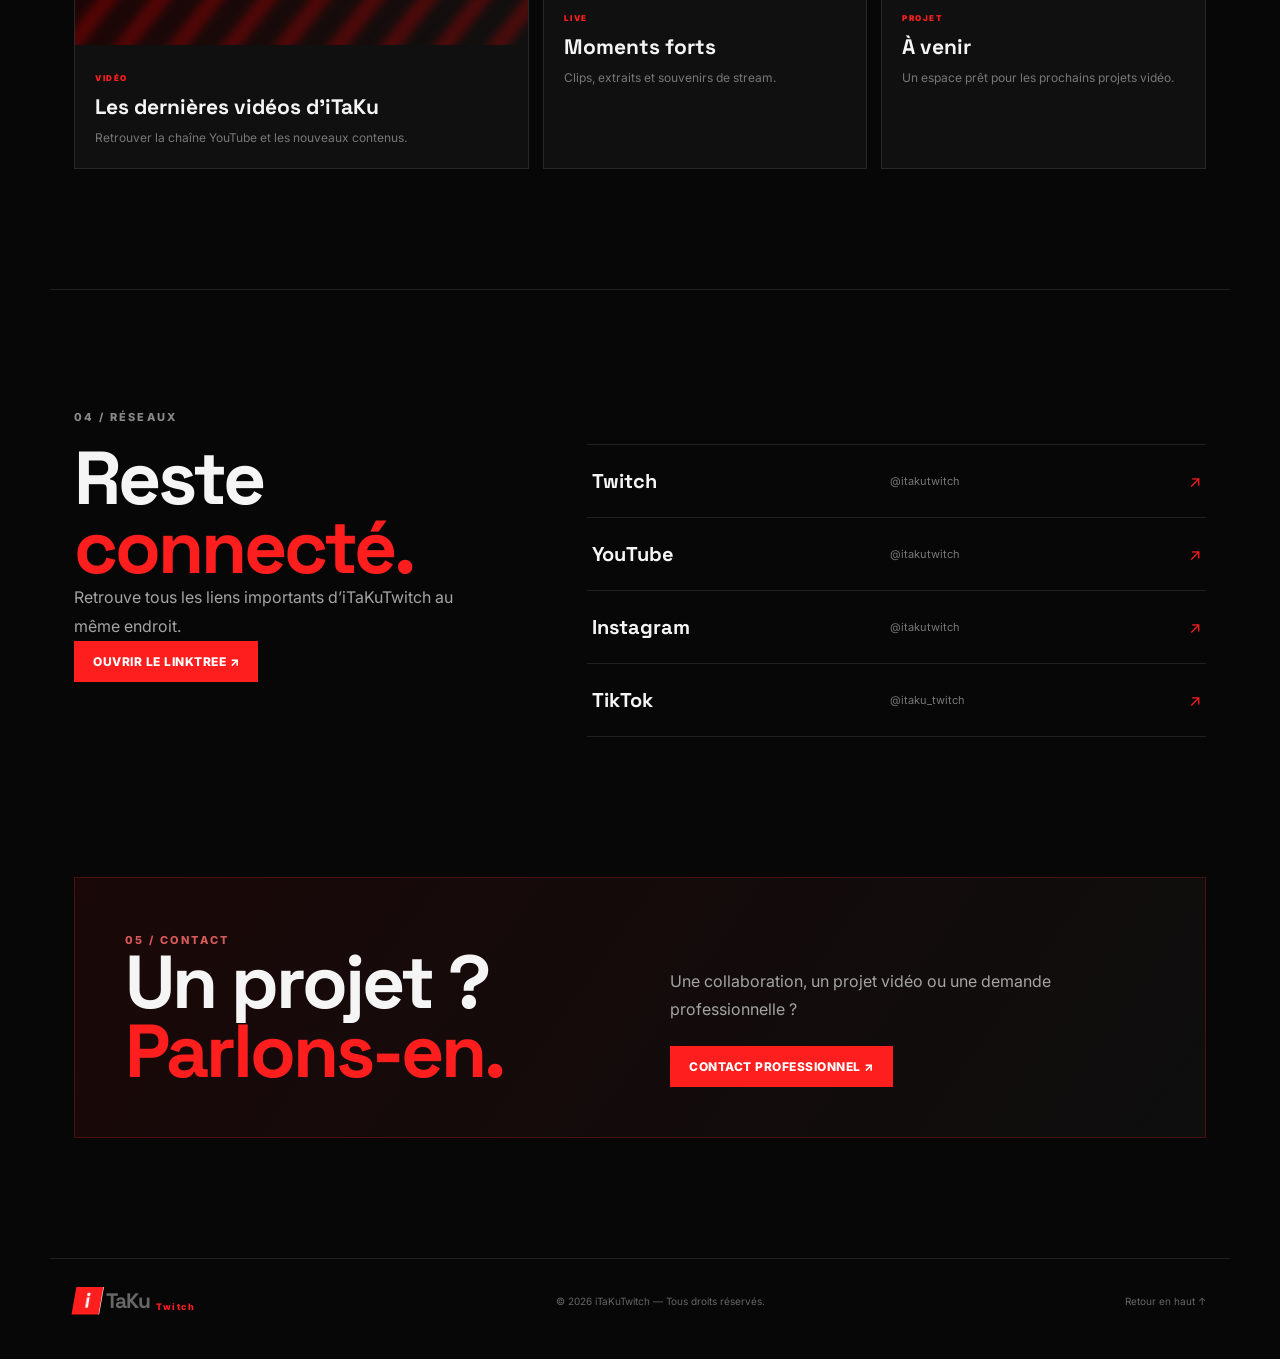
==== commit d059c02a: "ajout de la page Speedrun" ====
--- a/index.html
+++ b/index.html
@@ -3,11 +3,26 @@
 <head>
   <meta charset="UTF-8">
   <meta name="viewport" content="width=device-width, initial-scale=1.0">
-  <meta name="description" content="iTaKuTwitch — streamer, créateur vidéo et joueur. Retrouvez ses lives, vidéos, réseaux et actualités.">
-  <title>iTaKuTwitch — Streamer & Créateur</title>
+
+  <title>iTaKu — Speedrun & Création de contenu</title>
+
+  <meta name="description" content="Bienvenue sur le site officiel de iTaKu : speedrun, créations originales, vidéos et lives Twitch. Retrouvez également ses réseaux sociaux et ses actualités.">
+
+  <meta name="author" content="iTaKu">
+
+  <meta property="og:title" content="iTaKu — Speedrun & Création de contenu">
+  <meta property="og:description" content="Speedrun, créations originales, vidéos et lives Twitch.">
+  <meta property="og:url" content="https://itakutwitch.live">
+  <meta property="og:type" content="website">
+
+  <link rel="icon" type="image/png" href="/favicon.png">
+
+  <link rel="canonical" href="https://itakutwitch.live/">
+
   <link rel="preconnect" href="https://fonts.googleapis.com">
   <link rel="preconnect" href="https://fonts.gstatic.com" crossorigin>
   <link href="https://fonts.googleapis.com/css2?family=Inter:wght@400;500;600;700;800;900&family=Space+Grotesk:wght@500;600;700&display=swap" rel="stylesheet">
+
   <link rel="stylesheet" href="style.css">
 </head>
 <body>
@@ -25,6 +40,7 @@
       <a href="#apropos">À propos</a>
       <a href="#stream">Stream</a>
       <a href="#videos">Vidéos</a>
+      <a href="speedrun.html">Speedrun</a>
       <a href="#reseaux">Réseaux</a>
     </nav>
     <a class="nav-cta" href="https://linktr.ee/itakutwitch" target="_blank" rel="noopener">Twitch ↗</a>
@@ -60,7 +76,7 @@
             <span>ONLINE / OFFLINE</span>
           </div>
         </div>
-        <div class="floating-tag tag-one">SPEEDRUN</div>
+        <a class="floating-tag tag-one" href="speedrun.html">SPEEDRUN</a>
         <div class="floating-tag tag-two">CONTENT</div>
       </div>
     </section>
--- a/style.css
+++ b/style.css
@@ -73,3 +73,123 @@
 @media(max-width:520px){
   .hero-actions{flex-direction:column}.hero-actions .btn{width:100%}.mini-stats{gap:20px}.contact-box{padding:30px 24px}.hero{padding-bottom:70px}.section{padding:80px 20px}
 }
+
+
+/* ===== SPEEDRUN PAGE ===== */
+.speed-hero{
+  max-width:var(--max);margin:auto;min-height:calc(78vh - 20px);
+  padding:90px 24px 110px;display:grid;grid-template-columns:1.15fr .85fr;
+  gap:60px;align-items:center;position:relative
+}
+.speed-hero h1{font-size:clamp(58px,8vw,105px);margin-top:18px}
+.speed-hero>div:first-child>p{max-width:650px;color:var(--muted);font-size:16px;line-height:1.8;margin:28px 0}
+.speed-tabs{display:flex;gap:12px}
+.speed-hero-mark{
+  width:min(420px,100%);aspect-ratio:1;justify-self:end;position:relative;
+  display:grid;place-items:center;
+}
+.speed-mark-card{
+  width:78%;height:86%;position:relative;overflow:hidden;
+  border:1px solid rgba(255,255,255,.13);
+  background:linear-gradient(145deg,#191919,#080808);
+  box-shadow:30px 30px 90px rgba(0,0,0,.7);
+}
+.speed-mark-card:before{
+  content:"";position:absolute;inset:0;
+  background:linear-gradient(140deg,transparent 35%,rgba(255,0,0,.24),transparent 70%);
+  clip-path:polygon(0 0,100% 0,100% 100%,45% 100%);opacity:.8;
+}
+.speed-mark-avatar{
+  position:absolute;inset:38px;display:flex;align-items:center;justify-content:center;overflow:hidden;
+  background:radial-gradient(circle at 50% 40%,rgba(255,30,30,.26),transparent 38%),linear-gradient(145deg,#222,#090909);
+}
+.speed-mark-avatar img{
+  position:absolute;inset:0;width:100%;height:100%;object-fit:cover;display:block;z-index:1;
+  filter:saturate(.9) contrast(1.05);
+}
+.speed-mark-avatar:after{
+  content:"";position:absolute;inset:0;z-index:2;
+  background:linear-gradient(180deg,rgba(0,0,0,.04) 35%,rgba(0,0,0,.55) 100%),linear-gradient(135deg,rgba(255,0,0,.08),transparent 55%);
+}
+.speed-mark-avatar span{
+  position:relative;z-index:3;font-family:"Space Grotesk";font-size:150px;line-height:.7;color:#fff;
+  text-shadow:15px 15px 0 var(--red);font-weight:900;display:none;
+}
+.speed-mark-bottom{
+  position:absolute;left:24px;right:24px;bottom:20px;display:flex;justify-content:space-between;
+  gap:12px;font-size:9px;color:#aaa;letter-spacing:1px;z-index:2;
+}
+.speed-mark-bottom b{font-weight:800;color:#777}
+.speed-tag{
+  position:absolute;padding:9px 12px;font-size:10px;font-weight:900;letter-spacing:1.4px;
+  box-shadow:10px 10px 30px #000;z-index:3;
+}
+.speed-tag-pb{right:0;top:18%;transform:rotate(5deg);background:#fff;color:#000}
+.speed-tag-cast{left:0;bottom:17%;transform:rotate(-5deg);background:var(--red);color:#fff}
+.speed-hero-mark > .speed-tag{position:absolute}
+.speedrun-section{border-top:1px solid var(--line)}
+.run-toolbar{display:flex;gap:8px;flex-wrap:wrap;margin-top:42px}
+.run-filter{
+  background:transparent;color:#777;border:1px solid var(--line);padding:10px 14px;
+  font-size:9px;font-weight:900;letter-spacing:1.5px;cursor:pointer;transition:.2s
+}
+.run-filter:hover,.run-filter.active{background:var(--red);border-color:var(--red);color:#fff}
+.run-grid{display:grid;grid-template-columns:repeat(3,1fr);gap:14px;margin-top:20px}
+.run-card{background:#0e0e0e;border:1px solid var(--line);overflow:hidden;transition:.25s}
+.run-card:hover{transform:translateY(-5px);border-color:rgba(255,30,30,.55)}
+.run-art{height:175px;position:relative;overflow:hidden;display:flex;align-items:end;padding:20px;background:#111}
+.run-art img{position:absolute;inset:0;width:100%;height:100%;object-fit:cover;display:block;z-index:0;transition:transform .4s ease,opacity .25s ease}
+.run-card:hover .run-art img{transform:scale(1.04)}
+.run-art:before{content:"";position:absolute;inset:-30%;background:repeating-linear-gradient(135deg,rgba(255,30,30,.26) 0 18px,transparent 19px 48px);filter:blur(4px);transform:rotate(-8deg);z-index:1}
+.run-art:after{content:"";position:absolute;inset:0;background:linear-gradient(180deg,rgba(0,0,0,.05) 10%,rgba(0,0,0,.88) 100%);z-index:2}
+.run-art span{position:relative;z-index:3;font-family:"Space Grotesk";font-size:27px;font-weight:700;letter-spacing:-1px;text-shadow:0 2px 12px #000}
+.mario64-art,.galaxy-art,.hollow-art,.celeste-art,.silk-art,.lilies-art,.zelda-art{background:#111}
+.run-content{padding:20px}
+.run-type{font-size:8px;color:var(--red);font-weight:900;letter-spacing:1.5px}
+.run-content h3{font-family:"Space Grotesk";font-size:23px;margin-top:6px}
+.run-times{border-top:1px solid var(--line);margin-top:18px}
+.run-times div{display:flex;justify-content:space-between;align-items:center;padding:12px 0;border-bottom:1px solid var(--line)}
+.run-times span{font-size:10px;color:#777}.run-times strong{font-family:"Space Grotesk";font-size:17px}
+.casts-section{border-top:1px solid var(--line)}
+.cast-list{margin-top:55px;border-top:1px solid var(--line)}
+.cast-card{display:grid;grid-template-columns:50px 1fr auto 50px;gap:20px;align-items:center;
+  min-height:135px;padding:22px 10px;border-bottom:1px solid var(--line);transition:.25s}
+.cast-card:hover{background:rgba(255,0,0,.035);padding-left:20px}
+.cast-number{font-family:"Space Grotesk";font-size:12px;color:var(--red);font-weight:700}
+.cast-game{font-size:8px;color:#666;font-weight:900;letter-spacing:1.5px}
+.cast-main h3{font-family:"Space Grotesk";font-size:24px;margin-top:5px}
+.cast-main h3 small{font-family:Inter;font-size:9px;color:#777;font-weight:700;margin-left:8px;letter-spacing:1px}
+.cast-details{display:flex;align-items:center;gap:16px;margin-top:12px;font-size:9px;color:#666;letter-spacing:.8px}
+.cast-details b{color:#fff;margin-left:5px}
+.event-badge{border:1px solid rgba(255,30,30,.4);padding:6px 8px;color:#e7e7e7!important;font-weight:900}
+.cast-time{text-align:right}.cast-time span{display:block;font-size:8px;color:#666;letter-spacing:1.5px}.cast-time strong{display:block;font-family:"Space Grotesk";font-size:24px;margin-top:4px}
+.cast-arrow{width:40px;height:40px;border:1px solid var(--line);display:grid;place-items:center;color:var(--red);transition:.2s}
+.cast-arrow:hover{background:var(--red);color:#fff;border-color:var(--red)}
+@media(max-width:850px){
+  .speed-hero{grid-template-columns:1fr;padding-top:60px}.speed-hero-mark{justify-self:start;width:260px}
+  .run-grid{grid-template-columns:1fr 1fr}
+  .cast-card{grid-template-columns:35px 1fr auto}.cast-arrow{display:none}
+}
+@media(max-width:560px){
+  .speed-hero{padding-bottom:75px}.speed-tabs{flex-direction:column}.speed-tabs .btn{width:100%}
+  .run-grid{grid-template-columns:1fr}
+  .cast-card{grid-template-columns:28px 1fr}.cast-time{grid-column:2;text-align:left}
+  .cast-main h3{font-size:20px}.cast-details{flex-wrap:wrap}
+  .speed-hero-mark{width:210px}.speed-mark-avatar span{font-size:105px}.speed-mark-bottom{left:14px;right:14px;font-size:7px}
+}
+
+
+/* Individual run links */
+.run-row-link{
+  display:flex;
+  justify-content:space-between;
+  align-items:center;
+  padding:12px 0;
+  border-bottom:1px solid var(--line);
+  transition:.2s;
+}
+.run-row-link:last-child{border-bottom:0}
+.run-row-link span{font-size:10px;color:#777}
+.run-row-link strong{font-family:"Space Grotesk";font-size:17px;color:#fff}
+.run-row-link:hover{padding-left:8px;padding-right:8px;background:rgba(255,30,30,.05)}
+.run-row-link:hover strong{color:var(--red)}
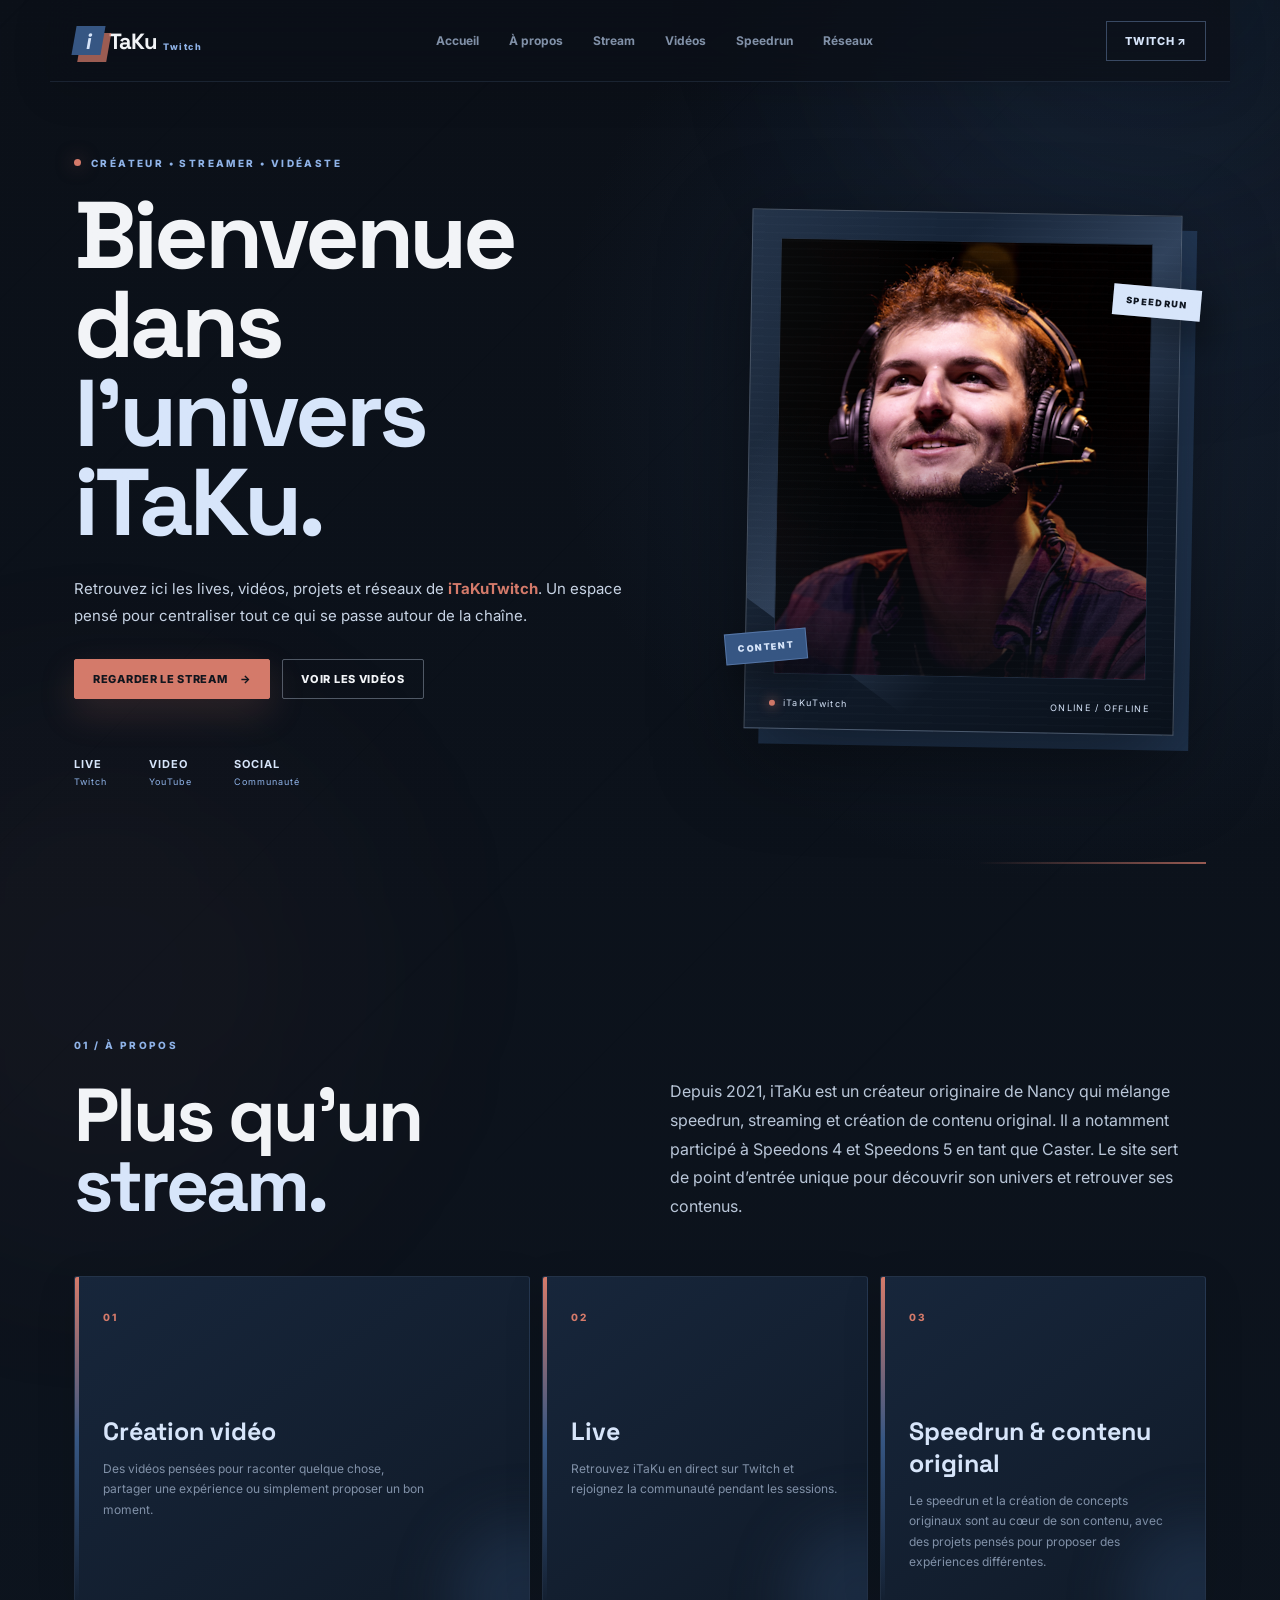
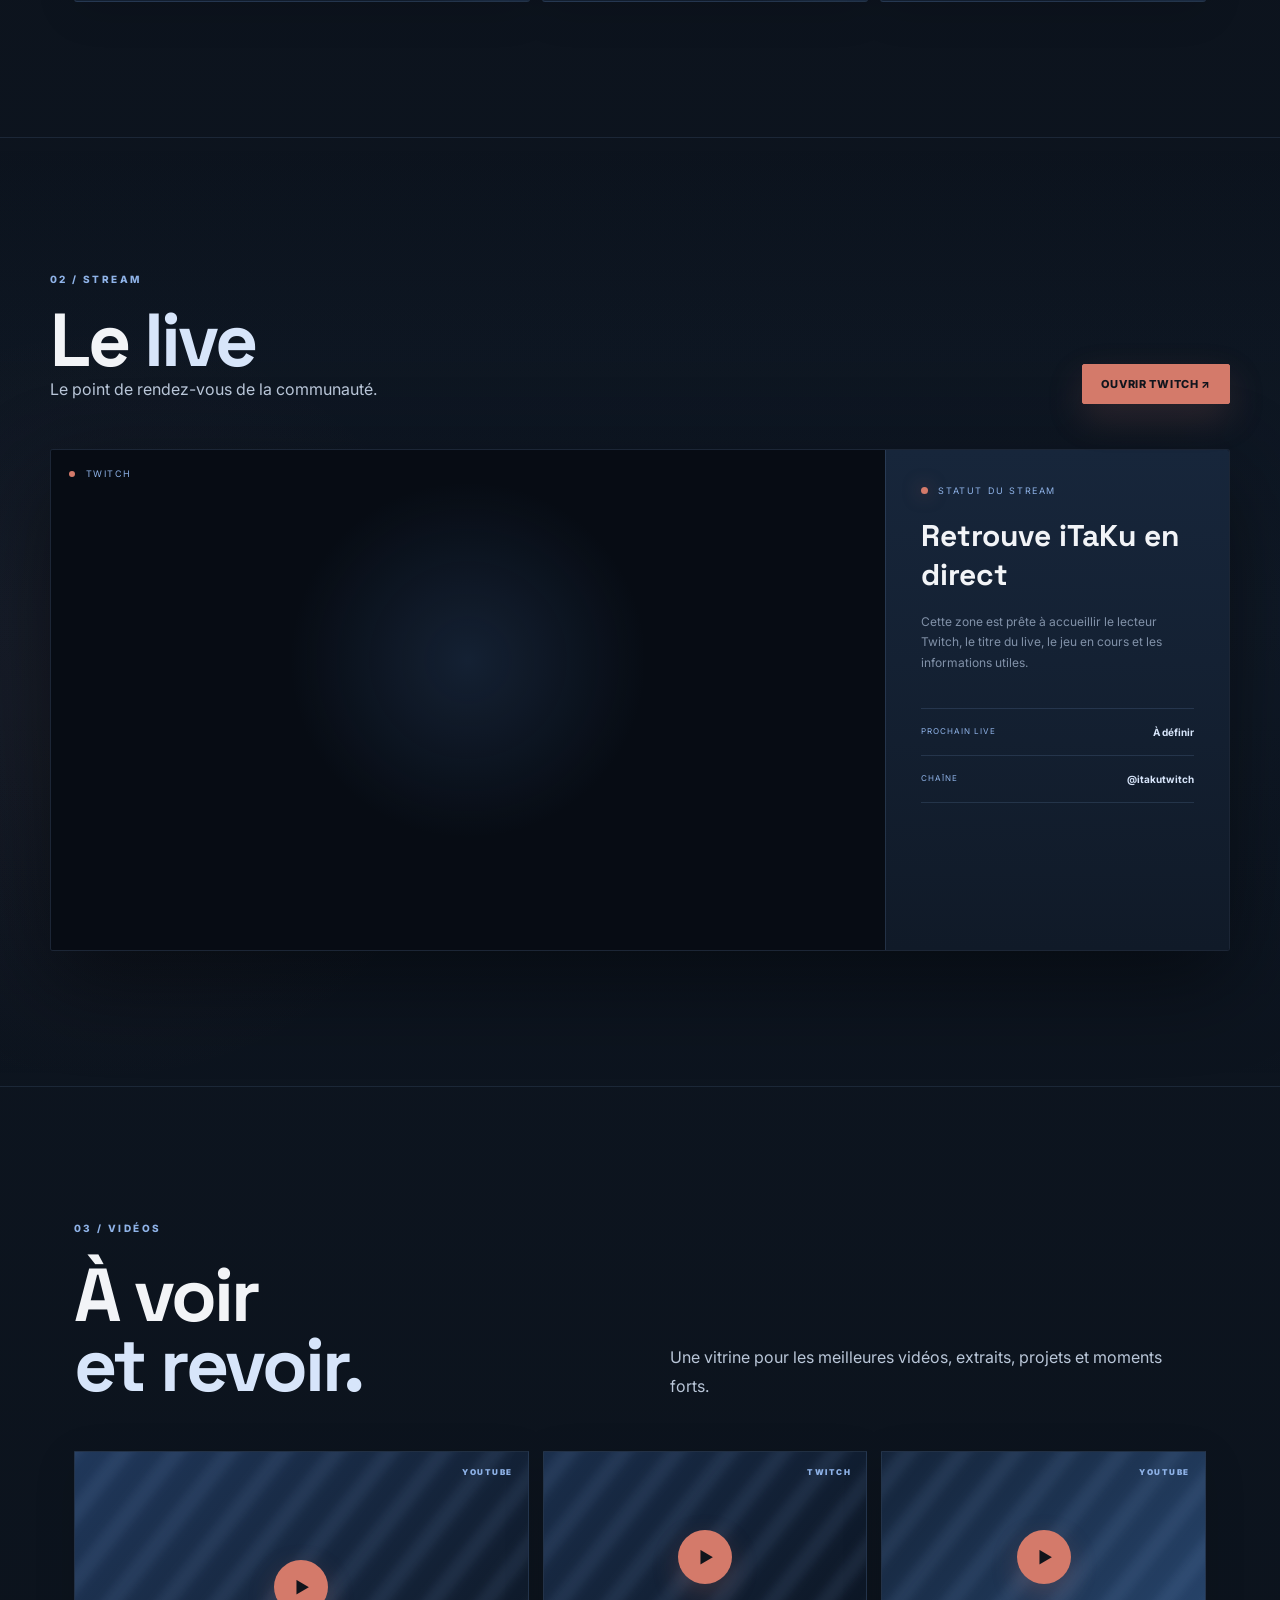
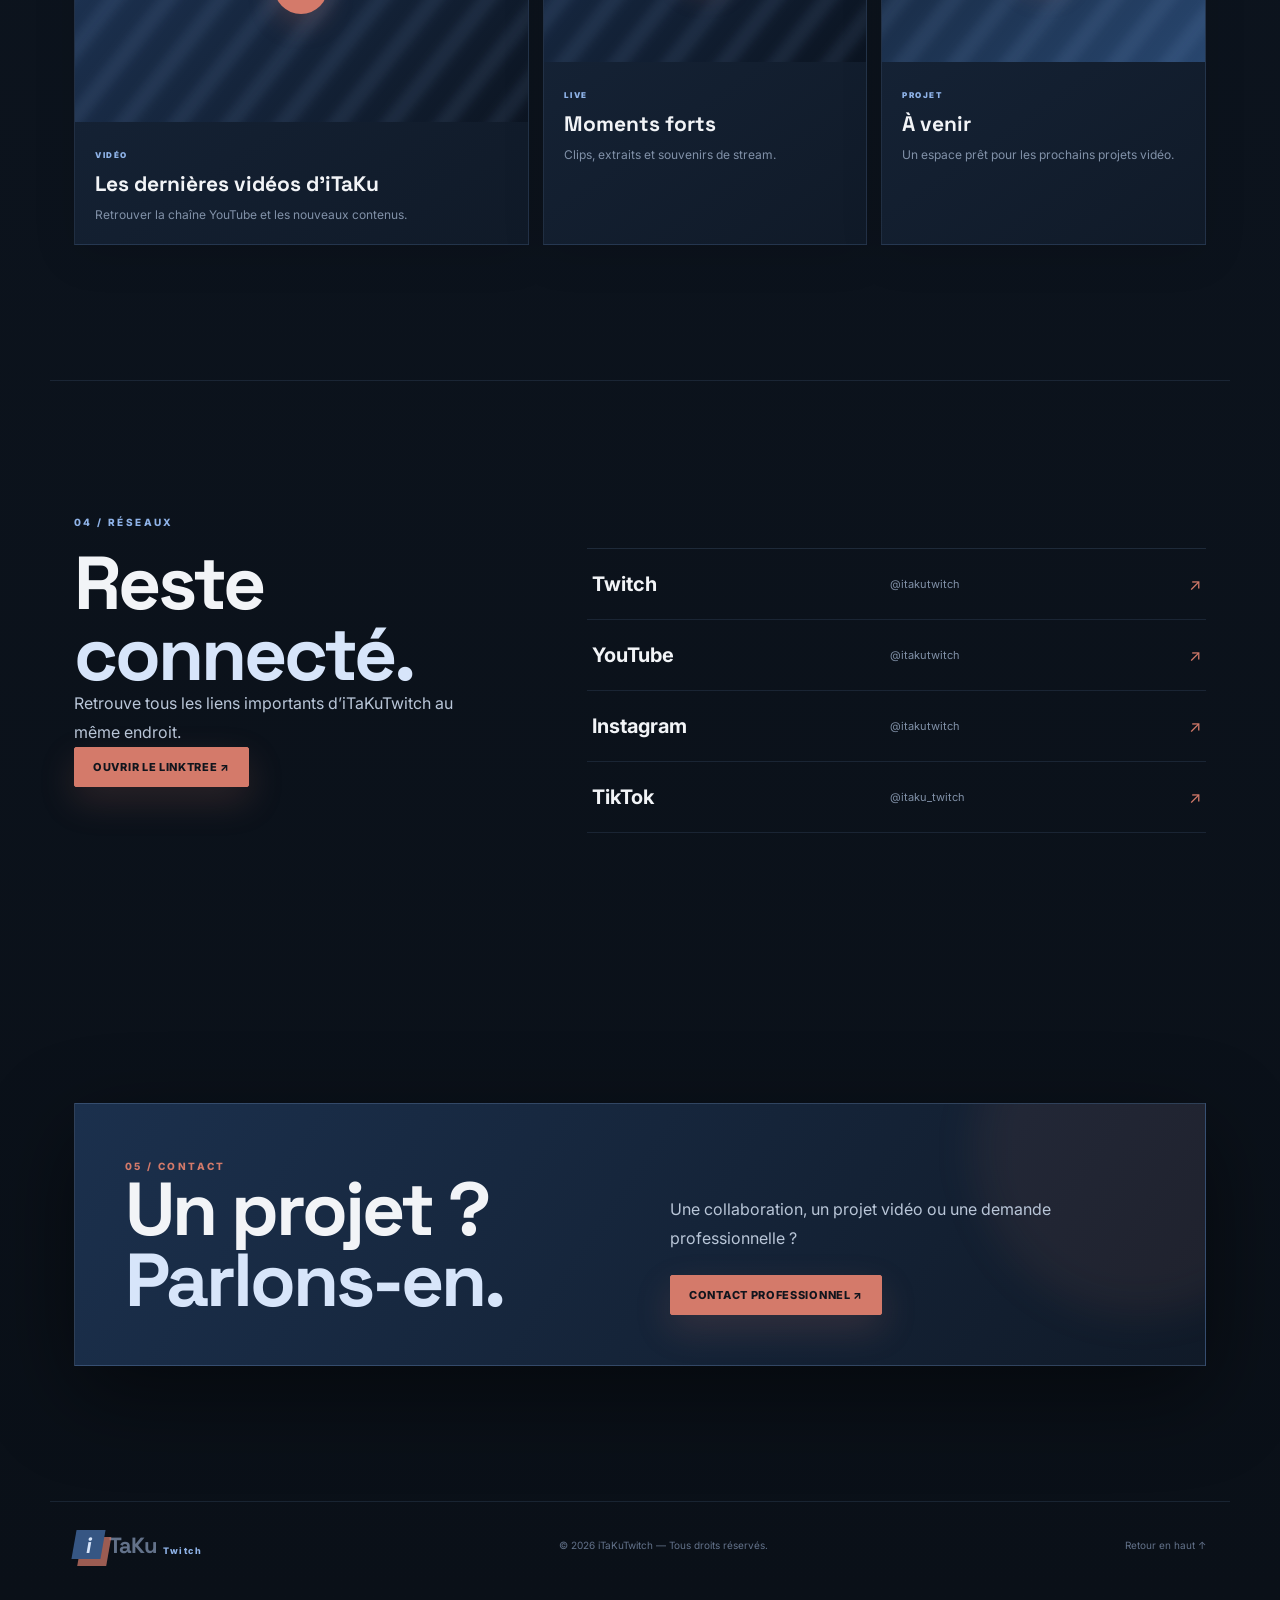
==== commit 4fa1523c: "Changement de DA / Bleu et Orange" ====
--- a/index.html
+++ b/index.html
@@ -4,14 +4,14 @@
   <meta charset="UTF-8">
   <meta name="viewport" content="width=device-width, initial-scale=1.0">
 
-  <title>iTaKu — Speedrun & Création de contenu</title>
-
-  <meta name="description" content="Bienvenue sur le site officiel de iTaKu : speedrun, créations originales, vidéos et lives Twitch. Retrouvez également ses réseaux sociaux et ses actualités.">
+  <title>iTaKu — Créateur, streamer & speedrunner</title>
+
+  <meta name="description" content="Le site officiel de iTaKu : speedrun, créations originales, vidéos, lives Twitch et casts.">
 
   <meta name="author" content="iTaKu">
 
-  <meta property="og:title" content="iTaKu — Speedrun & Création de contenu">
-  <meta property="og:description" content="Speedrun, créations originales, vidéos et lives Twitch.">
+  <meta property="og:title" content="iTaKu — Créateur, streamer & speedrunner">
+  <meta property="og:description" content="Speedrun, créations originales, vidéos, lives Twitch et casts.">
   <meta property="og:url" content="https://itakutwitch.live">
   <meta property="og:type" content="website">
 
@@ -27,8 +27,8 @@
 </head>
 <body>
   <div class="bg-grid"></div>
-  <div class="red-glow glow-a"></div>
-  <div class="red-glow glow-b"></div>
+  <div class="blue-glow glow-a"></div>
+  <div class="blue-glow glow-b"></div>
 
   <header class="nav">
     <a class="brand" href="#accueil" aria-label="Accueil iTaKuTwitch">
@@ -149,15 +149,15 @@
         <p>Une vitrine pour les meilleures vidéos, extraits, projets et moments forts.</p>
       </div>
       <div class="video-grid">
-        <a class="video-card featured" href="https://linktr.ee/itaku" target="_blank" rel="noopener">
+        <a class="video-card featured" href="https://linktr.ee/itakutwitch" target="_blank" rel="noopener">
           <div class="thumb thumb-a"><span class="play">▶</span><small>YOUTUBE</small></div>
           <div class="video-meta"><span>VIDÉO</span><h3>Les dernières vidéos d’iTaKu</h3><p>Retrouver la chaîne YouTube et les nouveaux contenus.</p></div>
         </a>
-        <a class="video-card" href="https://linktr.ee/itaku" target="_blank" rel="noopener">
+        <a class="video-card" href="https://linktr.ee/itakutwitch" target="_blank" rel="noopener">
           <div class="thumb thumb-b"><span class="play">▶</span><small>TWITCH</small></div>
           <div class="video-meta"><span>LIVE</span><h3>Moments forts</h3><p>Clips, extraits et souvenirs de stream.</p></div>
         </a>
-        <a class="video-card" href="https://linktr.ee/itaku" target="_blank" rel="noopener">
+        <a class="video-card" href="https://linktr.ee/itakutwitch" target="_blank" rel="noopener">
           <div class="thumb thumb-c"><span class="play">▶</span><small>YOUTUBE</small></div>
           <div class="video-meta"><span>PROJET</span><h3>À venir</h3><p>Un espace prêt pour les prochains projets vidéo.</p></div>
         </a>
--- a/style.css
+++ b/style.css
@@ -1,195 +1,439 @@
+@import url('https://fonts.googleapis.com/css2?family=Inter:wght@400;500;600;700;800;900&family=Space+Grotesk:wght@500;600;700&display=swap');
+
 :root{
-  --bg:#070707;
-  --panel:#101010;
-  --panel-2:#151515;
-  --red:#ff1e1e;
-  --red2:#b90000;
-  --text:#f5f5f5;
-  --muted:#a4a4a4;
-  --line:rgba(255,255,255,.10);
+  --blue-900:#365683;
+  --coral:#D47A6A;
+  --coral-soft:rgba(212,122,106,.16);
+  --ice:#D7E5FA;
+  --blue-800:#4D6B99;
+  --blue-700:#8FB3E8;
+  --blue-500:#B8CEF0;
+  --blue-300:#D7E5FA;
+  --bg:#0B1018;
+  --bg-2:#111A28;
+  --panel:#121D2C;
+  --panel-2:#17263B;
+  --text:#F2F4F7;
+  --text-soft:#C7D3E4;
+  --muted:#8191A8;
+  --line:rgba(143,179,232,.15);
+  --line-strong:rgba(215,229,250,.34);
+  --blue-soft:rgba(54,86,131,.20);
+  --blue-glow:rgba(143,179,232,.20);
   --max:1180px;
-}
+  --radius:8px;
+}
+
 *{box-sizing:border-box;margin:0;padding:0}
 html{scroll-behavior:smooth}
-body{background:var(--bg);color:var(--text);font-family:Inter,system-ui,sans-serif;overflow-x:hidden}
+body{
+  background:
+    radial-gradient(circle at 75% 0%,rgba(54,86,131,.22),transparent 34rem),
+    radial-gradient(circle at 15% 65%,rgba(122,150,200,.08),transparent 28rem),
+    var(--bg);
+  color:var(--text);
+  font-family:Inter,system-ui,sans-serif;
+  overflow-x:hidden;
+}
+body:before{
+  content:"";position:fixed;inset:0;pointer-events:none;z-index:-5;opacity:.34;
+  background-image:
+    linear-gradient(rgba(192,219,255,.025) 1px,transparent 1px),
+    linear-gradient(90deg,rgba(192,219,255,.025) 1px,transparent 1px);
+  background-size:58px 58px;
+  mask-image:linear-gradient(to bottom,#000 0%,transparent 90%);
+}
+body:after{
+  content:"";position:fixed;inset:0;pointer-events:none;z-index:30;opacity:.025;
+  background-image:radial-gradient(rgba(192,219,255,.8) .45px,transparent .45px);
+  background-size:5px 5px;
+}
 a{color:inherit;text-decoration:none}
-.bg-grid{position:fixed;inset:-30%;z-index:-3;opacity:.16;background:repeating-linear-gradient(135deg,transparent 0 34px,rgba(255,30,30,.35) 35px 37px,transparent 38px 72px),repeating-linear-gradient(45deg,transparent 0 58px,rgba(255,255,255,.06) 59px 61px,transparent 62px 116px);filter:blur(13px);animation:drift 32s linear infinite}
-.red-glow{position:fixed;width:45vw;height:45vw;border-radius:50%;background:rgba(255,0,0,.10);filter:blur(110px);z-index:-2;pointer-events:none}
-.glow-a{top:-20vw;right:-10vw}.glow-b{bottom:-30vw;left:-15vw}
-@keyframes drift{to{transform:translate3d(80px,40px,0) rotate(4deg)}}
-.nav{height:78px;max-width:var(--max);margin:auto;display:flex;align-items:center;justify-content:space-between;padding:0 24px;position:sticky;top:0;z-index:10;background:linear-gradient(var(--bg),rgba(7,7,7,.82));backdrop-filter:blur(12px)}
+button{font:inherit}
+
+.bg-grid{
+  position:fixed;inset:-30%;z-index:-4;pointer-events:none;opacity:.27;
+  background:repeating-linear-gradient(135deg,transparent 0 70px,rgba(88,117,165,.12) 71px 73px,transparent 74px 142px);
+  filter:blur(8px);animation:drift 48s linear infinite;
+}
+.blue-glow{
+  position:fixed;width:44vw;height:44vw;border-radius:50%;pointer-events:none;z-index:-3;filter:blur(120px);
+  background:rgba(54,86,131,.18)
+}
+.glow-a{top:-25vw;right:-12vw}.glow-b{bottom:-28vw;left:-14vw;background:rgba(122,150,200,.07)}
+@keyframes drift{to{transform:translate3d(70px,35px,0) rotate(4deg)}}
+
+.nav{
+  height:78px;max-width:var(--max);margin:auto;padding:0 24px;
+  display:flex;align-items:center;justify-content:space-between;position:sticky;top:0;z-index:20;
+  background:rgba(7,12,21,.82);backdrop-filter:blur(18px);
+  border-bottom:1px solid var(--line)
+}
 .brand{display:flex;align-items:center;gap:2px;font-family:"Space Grotesk";font-size:21px;font-weight:800;letter-spacing:-1px}
-.brand small{font-family:Inter;font-size:9px;color:var(--red);letter-spacing:1.5px;margin-left:4px;margin-top:12px}
-.brand-mark{width:27px;height:27px;display:grid;place-items:center;background:var(--red);color:#fff;transform:skew(-10deg);margin-right:3px}
-.nav nav{display:flex;gap:30px;color:#bdbdbd;font-size:13px;font-weight:600}
-.nav nav a:hover{color:#fff}
-.nav-cta,.btn{display:inline-flex;align-items:center;justify-content:center;gap:14px;border:1px solid var(--line);padding:12px 18px;font-size:12px;font-weight:800;text-transform:uppercase;letter-spacing:.5px}
-.nav-cta{background:#fff;color:#000}.nav-cta:hover{background:var(--red);color:#fff}
-.menu-btn{display:none;background:none;color:#fff;border:0;font-size:24px}
-.hero{min-height:calc(100vh - 78px);max-width:var(--max);margin:auto;padding:70px 24px 100px;display:grid;grid-template-columns:1.1fr .9fr;gap:60px;align-items:center}
-.eyebrow,.section-label{font-size:11px;letter-spacing:2.3px;font-weight:800;color:#888}
-.eyebrow{display:flex;align-items:center;gap:10px;margin-bottom:22px}.pulse,.status span{width:8px;height:8px;border-radius:50%;background:var(--red);box-shadow:0 0 14px var(--red)}
-h1,h2{font-family:"Space Grotesk";letter-spacing:-3px;line-height:.93}
-h1{font-size:clamp(52px,7vw,92px);max-width:800px}
-h1 em,h2 span{font-style:normal;color:var(--red)}
-.hero-text{max-width:650px;color:var(--muted);font-size:16px;line-height:1.75;margin:28px 0 30px}.hero-text strong{color:#fff}
-.hero-actions{display:flex;gap:12px}.btn{transition:.2s}.btn.primary{background:var(--red);border-color:var(--red);color:#fff}.btn.primary:hover{background:#fff;color:#000;border-color:#fff;transform:translateY(-2px)}.btn.ghost:hover{border-color:#fff}
-.mini-stats{display:flex;gap:42px;margin-top:58px}.mini-stats div{display:flex;flex-direction:column;gap:5px}.mini-stats strong{font-size:12px}.mini-stats span{font-size:10px;color:#666;letter-spacing:1px}
-.hero-visual{position:relative;min-height:520px;display:grid;place-items:center}
-.hero-card{width:min(420px,90%);height:500px;border:1px solid rgba(255,255,255,.13);background:linear-gradient(145deg,#191919,#080808);position:relative;overflow:hidden;box-shadow:30px 30px 90px rgba(0,0,0,.7)}
-.hero-card:before{content:"";position:absolute;inset:0;background:linear-gradient(140deg,transparent 35%,rgba(255,0,0,.24),transparent 70%);clip-path:polygon(0 0,100% 0,100% 100%,45% 100%);opacity:.8}
-.scanline{position:absolute;inset:0;background:repeating-linear-gradient(0deg,transparent 0 5px,rgba(255,255,255,.025) 6px 7px)}
-.avatar-placeholder{position:absolute;inset:40px;display:flex;align-items:center;justify-content:center;flex-direction:column;font-family:"Space Grotesk";font-size:95px;line-height:.7;letter-spacing:-10px;background:radial-gradient(circle at 50% 40%,rgba(255,30,30,.26),transparent 38%),linear-gradient(145deg,#222,#090909)}
-.avatar-placeholder span{font-size:150px;color:#fff;text-shadow:15px 15px 0 var(--red);font-weight:900}.avatar-placeholder b{font-size:25px;letter-spacing:4px;margin-top:30px}
-.hero-card-bottom{position:absolute;left:24px;right:24px;bottom:20px;display:flex;justify-content:space-between;align-items:center;font-size:10px;color:#aaa;letter-spacing:1px}.hero-card-bottom div{display:flex;gap:8px;align-items:center}.live-dot{width:6px;height:6px;background:var(--red);border-radius:50%}
-.floating-tag{position:absolute;background:#fff;color:#000;padding:9px 12px;font-size:10px;font-weight:900;letter-spacing:1.4px;box-shadow:10px 10px 30px #000}.tag-one{right:2%;top:18%;transform:rotate(5deg)}.tag-two{left:2%;bottom:17%;transform:rotate(-5deg);background:var(--red);color:#fff}
-.section{max-width:var(--max);margin:auto;padding:120px 24px}.section-heading{display:grid;grid-template-columns:1fr 1fr;gap:60px;margin-top:22px;align-items:end}.section-heading h2,.stream-head h2,.social-layout h2,.contact-box h2{font-size:clamp(48px,6vw,75px)}.section-heading p,.stream-head p,.social-layout p,.contact-right p{color:var(--muted);line-height:1.8;max-width:520px}
-.about-grid{display:grid;grid-template-columns:1.4fr 1fr 1fr;gap:12px;margin-top:55px}.info-card{min-height:250px;padding:28px;background:linear-gradient(145deg,#151515,#0b0b0b);border:1px solid var(--line);position:relative;overflow:hidden}.info-card.large{min-height:320px}.info-card:after{content:"";position:absolute;width:140px;height:140px;right:-60px;bottom:-60px;border-radius:50%;background:rgba(255,0,0,.16);filter:blur(25px)}.card-number{font-size:10px;color:var(--red);font-weight:800;letter-spacing:2px}.info-card h3{font-family:"Space Grotesk";font-size:25px;margin-top:90px}.info-card p{color:#8c8c8c;font-size:13px;line-height:1.7;margin-top:12px;max-width:330px}
-.stream-section{max-width:none;background:linear-gradient(180deg,transparent,rgba(255,0,0,.035),transparent);border-top:1px solid var(--line);border-bottom:1px solid var(--line)}.stream-section>*{max-width:var(--max);margin-left:auto;margin-right:auto}.stream-head{display:flex;justify-content:space-between;align-items:end;margin-top:20px;margin-bottom:45px}.stream-panel{display:grid;grid-template-columns:1.7fr .7fr;border:1px solid var(--line);background:#090909}.stream-screen{min-height:500px;background:radial-gradient(circle at 50% 45%,rgba(255,0,0,.12),transparent 35%),#050505;display:flex;flex-direction:column;align-items:center;justify-content:center;position:relative}.offline-badge{position:absolute;top:18px;left:18px;font-size:9px;letter-spacing:1.5px;color:#777}.offline-badge span{display:inline-block;width:6px;height:6px;background:#555;border-radius:50%;margin-right:6px}.play-ring{width:70px;height:70px;border:1px solid #444;border-radius:50%;display:grid;place-items:center;color:#fff;padding-left:3px}.stream-screen h3{font-family:"Space Grotesk";font-size:25px;margin-top:20px}.stream-screen p{color:#666;font-size:12px;margin-top:7px}.stream-info{padding:35px;border-left:1px solid var(--line)}.status{display:flex;gap:10px;align-items:center;font-size:9px;letter-spacing:1.6px;color:#777}.stream-info h3{font-family:"Space Grotesk";font-size:30px;margin-top:80px;line-height:1}.stream-info>p{color:#777;font-size:13px;line-height:1.7;margin-top:18px}.schedule{border-top:1px solid var(--line);margin-top:35px}.schedule div{padding:17px 0;border-bottom:1px solid var(--line);display:flex;justify-content:space-between;gap:20px}.schedule span{font-size:8px;color:#666;letter-spacing:1px}.schedule strong{font-size:10px}
-.video-grid{display:grid;grid-template-columns:1.4fr 1fr 1fr;gap:14px;margin-top:50px}.video-card{background:#101010;border:1px solid var(--line);transition:.25s}.video-card:hover{transform:translateY(-5px);border-color:#555}.thumb{height:210px;position:relative;display:flex;align-items:center;justify-content:center;overflow:hidden}.featured .thumb{height:270px}.thumb:before{content:"";position:absolute;inset:-20%;background:repeating-linear-gradient(135deg,rgba(255,0,0,.24) 0 16px,transparent 17px 42px);filter:blur(4px);transform:rotate(-7deg)}.thumb-a{background:linear-gradient(135deg,#240000,#101010)}.thumb-b{background:linear-gradient(135deg,#161616,#250000)}.thumb-c{background:linear-gradient(135deg,#0c0c0c,#300000)}.play{z-index:1;width:54px;height:54px;border-radius:50%;background:#fff;color:#000;display:grid;place-items:center;padding-left:3px}.thumb small{position:absolute;right:15px;top:15px;font-size:8px;letter-spacing:1.5px;font-weight:900;z-index:2}.video-meta{padding:20px}.video-meta>span{font-size:8px;color:var(--red);font-weight:900;letter-spacing:1.5px}.video-meta h3{font-family:"Space Grotesk";font-size:21px;margin-top:8px}.video-meta p{font-size:12px;color:#777;line-height:1.6;margin-top:8px}
-.social-section{border-top:1px solid var(--line)}.social-layout{display:grid;grid-template-columns:.8fr 1.2fr;gap:100px;margin-top:20px}.social-list{border-top:1px solid var(--line)}.social-list a{display:grid;grid-template-columns:1fr 1fr auto;align-items:center;padding:23px 5px;border-bottom:1px solid var(--line);transition:.2s}.social-list a:hover{padding-left:15px;background:rgba(255,0,0,.04)}.social-list b{font-family:"Space Grotesk";font-size:20px}.social-list span{font-size:11px;color:#777}.social-list i{font-style:normal;color:var(--red)}
-.contact{padding-top:20px}.contact-box{background:linear-gradient(125deg,#1a0808,#0e0e0e);border:1px solid rgba(255,40,40,.22);padding:50px;display:grid;grid-template-columns:1fr 1fr;gap:60px}.contact-box .section-label{color:#d65a5a}.contact-right{align-self:end}.contact-right .btn{margin-top:22px}
-footer{border-top:1px solid var(--line);max-width:var(--max);margin:auto;padding:28px 24px 45px;display:flex;align-items:center;justify-content:space-between;color:#666;font-size:10px}footer a:hover{color:#fff}
-.twitch-player {
-    width: 100%;
-    aspect-ratio: 16 / 9;
-    overflow: hidden;
-}
-.twitch-player iframe {
-    width: 100%;
-    height: 100%;
-    border: none;
-    display: block;
-}
+.brand small{font-family:Inter;font-size:9px;color:var(--blue-700);letter-spacing:1.5px;margin-left:4px;margin-top:12px}
+.brand-mark{width:29px;height:29px;display:grid;place-items:center;background:var(--blue-900);color:var(--blue-300);transform:skew(-10deg);margin-right:4px;box-shadow:6px 6px 0 rgba(122,150,200,.32)}
+.nav nav{display:flex;gap:28px;color:var(--muted);font-size:12px;font-weight:700}
+.nav nav a{position:relative;padding:31px 0;transition:.2s}
+.nav nav a:after{content:"";position:absolute;left:0;right:100%;bottom:0;height:2px;background:var(--blue-500);transition:.25s}
+.nav nav a:hover,.nav nav a.active{color:var(--blue-300)}
+.nav nav a:hover:after,.nav nav a.active:after{right:0}
+.nav-cta,.btn{
+  display:inline-flex;align-items:center;justify-content:center;gap:12px;border:1px solid var(--line-strong);
+  padding:12px 18px;font-size:11px;font-weight:800;text-transform:uppercase;letter-spacing:.7px;transition:.22s ease
+}
+.nav-cta{background:var(--blue-900);color:var(--blue-300);border-color:rgba(156,184,236,.4)}
+.nav-cta:hover{background:var(--blue-700);color:var(--bg);border-color:var(--blue-700);transform:translateY(-2px)}
+.menu-btn{display:none;background:none;color:var(--blue-300);border:0;font-size:24px}
+
+.hero{min-height:calc(100vh - 78px);max-width:var(--max);margin:auto;padding:72px 24px 100px;display:grid;grid-template-columns:1.08fr .92fr;gap:60px;align-items:center;position:relative}
+.hero:after{content:"";position:absolute;right:24px;bottom:40px;width:190px;height:1px;background:linear-gradient(90deg,transparent,var(--blue-500));opacity:.5}
+.eyebrow,.section-label{font-size:10px;letter-spacing:2.4px;font-weight:800;color:var(--blue-700)}
+.eyebrow{display:flex;align-items:center;gap:10px;margin-bottom:22px}
+.pulse,.status span{width:7px;height:7px;border-radius:50%;background:var(--blue-500);box-shadow:0 0 18px rgba(156,184,236,.75)}
+h1,h2,h3{font-family:"Space Grotesk"}h1,h2{letter-spacing:-3px;line-height:.94}
+h1{font-size:clamp(54px,7vw,94px);max-width:800px}h1 em,h2 span{font-style:normal;color:var(--blue-500)}
+.hero-text{max-width:650px;color:var(--text-soft);font-size:15px;line-height:1.8;margin:28px 0 30px}.hero-text strong{color:var(--blue-300)}
+.hero-actions{display:flex;gap:12px}.btn.primary{background:var(--blue-700);border-color:var(--blue-700);color:var(--bg);box-shadow:0 12px 35px rgba(54,86,131,.25)}
+.btn.primary:hover{background:var(--blue-300);border-color:var(--blue-300);transform:translateY(-2px)}
+.btn.ghost:hover{border-color:var(--blue-500);background:rgba(122,150,200,.08);transform:translateY(-2px)}
+.mini-stats{display:flex;gap:42px;margin-top:58px}.mini-stats div{display:flex;flex-direction:column;gap:5px}.mini-stats strong{font-size:11px;color:var(--blue-300);letter-spacing:1px}.mini-stats span{font-size:9px;color:var(--blue-700);letter-spacing:1px}
+
+.hero-visual{position:relative;min-height:520px;display:grid;place-items:center}.hero-card{width:min(420px,90%);height:500px;border:1px solid var(--line-strong);background:linear-gradient(145deg,#172944,#080e18);position:relative;overflow:hidden;box-shadow:28px 32px 80px rgba(0,0,0,.55),14px 14px 0 rgba(122,150,200,.13)}
+.hero-card:before{content:"";position:absolute;inset:0;background:linear-gradient(135deg,transparent 28%,rgba(88,117,165,.34),transparent 70%);clip-path:polygon(0 0,100% 0,100% 75%,42% 100%,0 75%);opacity:.9}
+.hero-card:after{content:"";position:absolute;left:0;top:0;width:45%;height:100%;background:linear-gradient(90deg,rgba(192,219,255,.06),transparent);transform:skewX(-14deg);transform-origin:top}
+.scanline{position:absolute;inset:0;z-index:3;pointer-events:none;background:repeating-linear-gradient(0deg,transparent 0 6px,rgba(192,219,255,.015) 7px 8px)}
+.avatar-placeholder{position:absolute;inset:32px 32px 52px;overflow:hidden;display:flex;align-items:center;justify-content:center;background:#0a1422;border:1px solid rgba(156,184,236,.16)}
+.avatar-placeholder:after{content:"";position:absolute;inset:0;background:linear-gradient(180deg,transparent 45%,rgba(7,12,21,.72));pointer-events:none}
+.avatar-placeholder img{width:100%;height:100%;object-fit:cover;filter:saturate(.82) contrast(1.04);transform:scale(1.02)}
+.avatar-placeholder span,.avatar-placeholder b{display:none}
+.hero-card-bottom{position:absolute;left:24px;right:24px;bottom:20px;z-index:4;display:flex;justify-content:space-between;align-items:center;font-size:9px;color:var(--blue-300);letter-spacing:1.3px}
+.hero-card-bottom div{display:flex;gap:8px;align-items:center}.live-dot{width:6px;height:6px;background:var(--blue-500);border-radius:50%;box-shadow:0 0 10px var(--blue-500)}
+.floating-tag{position:absolute;background:var(--blue-300);color:var(--bg);padding:9px 12px;font-size:9px;font-weight:900;letter-spacing:1.4px;box-shadow:10px 12px 28px rgba(0,0,0,.45);z-index:5}
+.tag-one{right:1%;top:17%;transform:rotate(5deg)}.tag-two{left:1%;bottom:16%;transform:rotate(-5deg);background:var(--blue-900);color:var(--blue-300)}
+
+.section{max-width:var(--max);margin:auto;padding:120px 24px}.section-heading{display:grid;grid-template-columns:1fr 1fr;gap:60px;margin-top:22px;align-items:end}
+.section-heading h2,.stream-head h2,.social-layout h2,.contact-box h2{font-size:clamp(48px,6vw,75px)}
+.section-heading p,.stream-head p,.social-layout p,.contact-right p{color:var(--text-soft);line-height:1.8;max-width:520px}
+.about-grid{display:grid;grid-template-columns:1.4fr 1fr 1fr;gap:12px;margin-top:55px}
+.info-card{min-height:250px;padding:28px;background:linear-gradient(145deg,var(--panel-2),var(--panel));border:1px solid var(--line);position:relative;overflow:hidden;transition:.25s}
+.info-card.large{min-height:320px}.info-card:before{content:"";position:absolute;left:0;top:0;width:3px;height:100%;background:linear-gradient(var(--blue-500),var(--blue-900),transparent)}
+.info-card:after{content:"";position:absolute;width:150px;height:150px;right:-70px;bottom:-70px;border-radius:50%;background:rgba(88,117,165,.23);filter:blur(28px)}
+.info-card:hover{transform:translateY(-4px);border-color:var(--line-strong)}.card-number{font-size:10px;color:var(--blue-500);font-weight:800;letter-spacing:2px}
+.info-card h3{font-size:25px;margin-top:90px}.info-card p{color:var(--muted);font-size:12px;line-height:1.7;margin-top:12px;max-width:330px}
+
+.stream-section{max-width:none;background:linear-gradient(180deg,transparent,rgba(54,86,131,.08),transparent);border-top:1px solid var(--line);border-bottom:1px solid var(--line)}
+.stream-section>*{max-width:var(--max);margin-left:auto;margin-right:auto}.stream-head{display:flex;justify-content:space-between;align-items:end;margin-top:20px;margin-bottom:45px}
+.stream-panel{display:grid;grid-template-columns:1.7fr .7fr;border:1px solid var(--line);background:#060b13}.stream-screen{min-height:500px;background:radial-gradient(circle at 50% 45%,rgba(88,117,165,.22),transparent 36%),#050912;display:flex;flex-direction:column;align-items:center;justify-content:center;position:relative}
+.offline-badge{position:absolute;top:18px;left:18px;font-size:9px;letter-spacing:1.5px;color:var(--blue-700);z-index:2}.offline-badge span{display:inline-block;width:6px;height:6px;background:var(--blue-500);border-radius:50%;margin-right:6px}
+.play-ring{width:70px;height:70px;border:1px solid var(--blue-700);border-radius:50%;display:grid;place-items:center;color:var(--blue-300);padding-left:3px}.stream-screen h3{font-size:25px;margin-top:20px}.stream-screen p{color:var(--muted);font-size:12px;margin-top:7px}
+.stream-info{padding:35px;border-left:1px solid var(--line)}.status{display:flex;gap:10px;align-items:center;font-size:9px;letter-spacing:1.6px;color:var(--blue-700)}.stream-info h3{font-size:30px;margin-top:20px}.stream-info>p{color:var(--muted);font-size:12px;line-height:1.7;margin-top:18px}
+.schedule{border-top:1px solid var(--line);margin-top:35px}.schedule div{padding:17px 0;border-bottom:1px solid var(--line);display:flex;justify-content:space-between;gap:20px}.schedule span{font-size:8px;color:var(--blue-700);letter-spacing:1px}.schedule strong{font-size:10px;color:var(--blue-300)}
+
+.video-grid{display:grid;grid-template-columns:1.4fr 1fr 1fr;gap:14px;margin-top:50px}.video-card{background:linear-gradient(145deg,var(--panel-2),var(--panel));border:1px solid var(--line);transition:.25s;overflow:hidden}.video-card:hover{transform:translateY(-5px);border-color:var(--line-strong);box-shadow:0 18px 50px rgba(0,0,0,.3)}
+.thumb{height:210px;position:relative;display:flex;align-items:center;justify-content:center;overflow:hidden}.featured .thumb{height:270px}.thumb:before{content:"";position:absolute;inset:-20%;background:repeating-linear-gradient(135deg,rgba(122,150,200,.12) 0 16px,transparent 17px 42px);filter:blur(4px);transform:rotate(-7deg)}
+.thumb-a{background:linear-gradient(135deg,#1b3150,#09121f)}.thumb-b{background:linear-gradient(135deg,#152640,#0b1423)}.thumb-c{background:linear-gradient(135deg,#101c30,#203454)}
+.play{z-index:1;width:54px;height:54px;border-radius:50%;background:var(--blue-700);color:var(--bg);display:grid;place-items:center;padding-left:3px}.thumb small{position:absolute;right:15px;top:15px;font-size:8px;letter-spacing:1.5px;font-weight:900;z-index:2;color:var(--blue-300)}
+.video-meta{padding:20px}.video-meta>span{font-size:8px;color:var(--blue-500);font-weight:900;letter-spacing:1.5px}.video-meta h3{font-size:21px;margin-top:8px}.video-meta p{font-size:12px;color:var(--muted);line-height:1.6;margin-top:8px}
+
+.social-section{border-top:1px solid var(--line)}.social-layout{display:grid;grid-template-columns:.8fr 1.2fr;gap:100px;margin-top:20px}.social-list{border-top:1px solid var(--line)}
+.social-list a{display:grid;grid-template-columns:1fr 1fr auto;align-items:center;padding:23px 5px;border-bottom:1px solid var(--line);transition:.2s}.social-list a:hover{padding-left:15px;background:rgba(88,117,165,.09)}.social-list b{font-size:20px}.social-list span{font-size:11px;color:var(--muted)}.social-list i{font-style:normal;color:var(--blue-500)}
+.contact{padding-top:20px}.contact-box{background:linear-gradient(125deg,#1b3354,#0f1d31);border:1px solid rgba(156,184,236,.3);padding:50px;display:grid;grid-template-columns:1fr 1fr;gap:60px;position:relative;overflow:hidden}.contact-box:after{content:"";position:absolute;right:-100px;top:-120px;width:330px;height:330px;border-radius:50%;background:rgba(192,219,255,.09);filter:blur(20px)}
+.contact-box .section-label{color:var(--blue-500)}.contact-right{align-self:end;position:relative;z-index:1}.contact-right .btn{margin-top:22px}
+footer{border-top:1px solid var(--line);max-width:var(--max);margin:auto;padding:28px 24px 45px;display:flex;align-items:center;justify-content:space-between;color:#63728a;font-size:10px}footer a:hover{color:var(--blue-300)}
+.twitch-player{width:100%;aspect-ratio:16 / 9;overflow:hidden}.twitch-player iframe{width:100%;height:100%;border:none;display:block}
+
+/* ===== SPEEDRUN PAGE ===== */
+.speed-hero{max-width:var(--max);margin:auto;min-height:calc(78vh - 20px);padding:90px 24px 110px;display:grid;grid-template-columns:1.15fr .85fr;gap:60px;align-items:center;position:relative}
+.speed-hero h1{font-size:clamp(58px,8vw,105px);margin-top:18px}.speed-hero>div:first-child>p{max-width:650px;color:var(--text-soft);font-size:15px;line-height:1.8;margin:28px 0}.speed-tabs{display:flex;gap:12px}
+.speed-hero-mark{width:min(420px,100%);aspect-ratio:1;justify-self:end;position:relative;display:grid;place-items:center}.speed-mark-card{width:78%;height:86%;position:relative;overflow:hidden;border:1px solid var(--line-strong);background:linear-gradient(145deg,#1b3455,#080f1a);box-shadow:25px 28px 70px rgba(0,0,0,.55),12px 12px 0 rgba(122,150,200,.13)}
+.speed-mark-card:before{content:"";position:absolute;inset:0;z-index:2;background:linear-gradient(140deg,transparent 35%,rgba(156,184,236,.16),transparent 70%);pointer-events:none}.speed-mark-card:after{content:"";position:absolute;left:-25%;bottom:-20%;width:90%;height:45%;background:rgba(192,219,255,.05);transform:rotate(-12deg);pointer-events:none}
+.speed-mark-avatar{position:absolute;inset:0;overflow:hidden}.speed-mark-avatar img{width:100%;height:100%;object-fit:cover;filter:saturate(.82) contrast(1.08)}.speed-mark-avatar:after{content:"";position:absolute;inset:0;background:linear-gradient(180deg,rgba(7,12,21,.05) 20%,rgba(7,12,21,.72) 100%)}.speed-mark-avatar span{display:none}
+.speed-mark-bottom{position:absolute;left:20px;right:20px;bottom:18px;z-index:4;font-size:9px;letter-spacing:1.6px;color:var(--blue-300)}
+.speed-tag{position:absolute;padding:10px 13px;font-size:9px;font-weight:900;letter-spacing:1.5px;box-shadow:10px 12px 30px rgba(0,0,0,.5);z-index:5}.speed-tag-pb{top:10%;right:0;background:var(--blue-300);color:var(--bg);transform:rotate(4deg)}.speed-tag-cast{bottom:10%;left:0;background:var(--blue-900);color:var(--blue-300);border:1px solid rgba(156,184,236,.38);transform:rotate(-5deg)}
+.run-toolbar{display:flex;gap:8px;margin:45px 0 28px;flex-wrap:wrap}.run-filter{background:transparent;color:var(--muted);border:1px solid var(--line);padding:10px 14px;font-size:9px;font-weight:800;letter-spacing:1.2px;cursor:pointer;transition:.2s}.run-filter:hover,.run-filter.active{color:var(--bg);background:var(--blue-500);border-color:var(--blue-500)}
+.run-grid{display:grid;grid-template-columns:repeat(2,1fr);gap:14px}.run-card{display:grid;grid-template-columns:44% 56%;min-height:260px;background:linear-gradient(145deg,var(--panel-2),var(--panel));border:1px solid var(--line);overflow:hidden;transition:.25s}.run-card:hover{transform:translateY(-5px);border-color:var(--line-strong);box-shadow:0 20px 55px rgba(0,0,0,.35)}
+.run-art{position:relative;min-height:260px;overflow:hidden;background:#0a1422}.run-art:after{content:"";position:absolute;inset:0;background:linear-gradient(90deg,rgba(7,12,21,.08),rgba(7,12,21,.64))}.run-art img{width:100%;height:100%;object-fit:cover;display:block;filter:saturate(.82) contrast(1.05);transition:.35s}.run-card:hover .run-art img{transform:scale(1.05);filter:saturate(.98) contrast(1.06)}
+.run-art>span{position:absolute;left:14px;bottom:13px;z-index:2;color:var(--blue-300);font-size:8px;font-weight:900;letter-spacing:1.5px;text-shadow:0 2px 12px #000}.run-content{padding:25px 22px;display:flex;flex-direction:column}.run-type{font-size:8px;color:var(--blue-500);font-weight:900;letter-spacing:1.5px}.run-content h3{font-size:24px;line-height:1.05;margin:10px 0 20px}.run-times{margin-top:auto;border-top:1px solid var(--line)}
+.run-row-link{display:flex;justify-content:space-between;align-items:center;padding:13px 0;border-bottom:1px solid var(--line);font-size:11px;color:var(--muted);transition:.2s}.run-row-link:last-child{border-bottom:0}.run-row-link strong{color:var(--blue-300);font-size:12px}.run-row-link:hover{padding-left:5px;color:var(--text)}.run-row-link:hover strong{color:var(--blue-500)}
+.casts-section{border-top:1px solid var(--line)}.cast-list{margin-top:48px;border-top:1px solid var(--line)}.cast-card{display:grid;grid-template-columns:70px 1fr 120px 54px;align-items:center;gap:18px;padding:22px 8px;border-bottom:1px solid var(--line);transition:.22s;position:relative}.cast-card:hover{background:rgba(88,117,165,.08);padding-left:16px;padding-right:16px}
+.cast-number{font-family:"Space Grotesk";font-size:13px;color:var(--blue-700)}.cast-game{font-size:8px;color:var(--blue-500);font-weight:900;letter-spacing:1.5px}.cast-main h3{font-size:21px;margin-top:6px}.cast-main h3 small{font-family:Inter;font-size:9px;color:var(--muted);font-weight:700;margin-left:8px}.cast-details{display:flex;gap:15px;align-items:center;margin-top:10px;font-size:8px;color:#68778f;letter-spacing:1px}.cast-details b{color:var(--text-soft)}.event-badge{border:1px solid var(--line-strong);padding:5px 7px;color:var(--blue-300);font-weight:800;letter-spacing:1px}.cast-time{text-align:right}.cast-time span{display:block;font-size:7px;color:var(--blue-700);letter-spacing:1.3px}.cast-time strong{font-family:"Space Grotesk";font-size:20px;color:var(--blue-300)}
+.cast-arrow{width:40px;height:40px;border:1px solid var(--line);display:grid;place-items:center;color:var(--blue-300);transition:.2s}.cast-arrow:hover{background:var(--blue-500);color:var(--bg);border-color:var(--blue-500);transform:translate(2px,-2px)}
+
 @media(max-width:850px){
-  .nav nav,.nav-cta{display:none}.menu-btn{display:block}
-  .nav.menu-open nav{display:flex;position:absolute;top:78px;left:0;right:0;padding:22px 24px;background:#080808;flex-direction:column;border-bottom:1px solid var(--line)}
-  .hero{grid-template-columns:1fr;padding-top:45px}.hero-visual{min-height:400px}.hero-card{height:400px}
-  .section-heading,.social-layout,.contact-box{grid-template-columns:1fr;gap:30px}.about-grid,.video-grid{grid-template-columns:1fr}
-  .stream-panel{grid-template-columns:1fr}.stream-info{border-left:0;border-top:1px solid var(--line)}.stream-screen{min-height:350px}
-  .stream-head{align-items:start;gap:20px;flex-direction:column}
-  footer{flex-direction:column;gap:18px;text-align:center}
-}
-@media(max-width:520px){
-  .hero-actions{flex-direction:column}.hero-actions .btn{width:100%}.mini-stats{gap:20px}.contact-box{padding:30px 24px}.hero{padding-bottom:70px}.section{padding:80px 20px}
-}
-
-
-/* ===== SPEEDRUN PAGE ===== */
-.speed-hero{
-  max-width:var(--max);margin:auto;min-height:calc(78vh - 20px);
-  padding:90px 24px 110px;display:grid;grid-template-columns:1.15fr .85fr;
-  gap:60px;align-items:center;position:relative
-}
-.speed-hero h1{font-size:clamp(58px,8vw,105px);margin-top:18px}
-.speed-hero>div:first-child>p{max-width:650px;color:var(--muted);font-size:16px;line-height:1.8;margin:28px 0}
-.speed-tabs{display:flex;gap:12px}
-.speed-hero-mark{
-  width:min(420px,100%);aspect-ratio:1;justify-self:end;position:relative;
-  display:grid;place-items:center;
-}
-.speed-mark-card{
-  width:78%;height:86%;position:relative;overflow:hidden;
-  border:1px solid rgba(255,255,255,.13);
-  background:linear-gradient(145deg,#191919,#080808);
-  box-shadow:30px 30px 90px rgba(0,0,0,.7);
-}
-.speed-mark-card:before{
-  content:"";position:absolute;inset:0;
-  background:linear-gradient(140deg,transparent 35%,rgba(255,0,0,.24),transparent 70%);
-  clip-path:polygon(0 0,100% 0,100% 100%,45% 100%);opacity:.8;
-}
-.speed-mark-avatar{
-  position:absolute;inset:38px;display:flex;align-items:center;justify-content:center;overflow:hidden;
-  background:radial-gradient(circle at 50% 40%,rgba(255,30,30,.26),transparent 38%),linear-gradient(145deg,#222,#090909);
-}
-.speed-mark-avatar img{
-  position:absolute;inset:0;width:100%;height:100%;object-fit:cover;display:block;z-index:1;
-  filter:saturate(.9) contrast(1.05);
-}
-.speed-mark-avatar:after{
-  content:"";position:absolute;inset:0;z-index:2;
-  background:linear-gradient(180deg,rgba(0,0,0,.04) 35%,rgba(0,0,0,.55) 100%),linear-gradient(135deg,rgba(255,0,0,.08),transparent 55%);
-}
-.speed-mark-avatar span{
-  position:relative;z-index:3;font-family:"Space Grotesk";font-size:150px;line-height:.7;color:#fff;
-  text-shadow:15px 15px 0 var(--red);font-weight:900;display:none;
-}
-.speed-mark-bottom{
-  position:absolute;left:24px;right:24px;bottom:20px;display:flex;justify-content:space-between;
-  gap:12px;font-size:9px;color:#aaa;letter-spacing:1px;z-index:2;
-}
-.speed-mark-bottom b{font-weight:800;color:#777}
-.speed-tag{
-  position:absolute;padding:9px 12px;font-size:10px;font-weight:900;letter-spacing:1.4px;
-  box-shadow:10px 10px 30px #000;z-index:3;
-}
-.speed-tag-pb{right:0;top:18%;transform:rotate(5deg);background:#fff;color:#000}
-.speed-tag-cast{left:0;bottom:17%;transform:rotate(-5deg);background:var(--red);color:#fff}
-.speed-hero-mark > .speed-tag{position:absolute}
-.speedrun-section{border-top:1px solid var(--line)}
-.run-toolbar{display:flex;gap:8px;flex-wrap:wrap;margin-top:42px}
-.run-filter{
-  background:transparent;color:#777;border:1px solid var(--line);padding:10px 14px;
-  font-size:9px;font-weight:900;letter-spacing:1.5px;cursor:pointer;transition:.2s
-}
-.run-filter:hover,.run-filter.active{background:var(--red);border-color:var(--red);color:#fff}
-.run-grid{display:grid;grid-template-columns:repeat(3,1fr);gap:14px;margin-top:20px}
-.run-card{background:#0e0e0e;border:1px solid var(--line);overflow:hidden;transition:.25s}
-.run-card:hover{transform:translateY(-5px);border-color:rgba(255,30,30,.55)}
-.run-art{height:175px;position:relative;overflow:hidden;display:flex;align-items:end;padding:20px;background:#111}
-.run-art img{position:absolute;inset:0;width:100%;height:100%;object-fit:cover;display:block;z-index:0;transition:transform .4s ease,opacity .25s ease}
-.run-card:hover .run-art img{transform:scale(1.04)}
-.run-art:before{content:"";position:absolute;inset:-30%;background:repeating-linear-gradient(135deg,rgba(255,30,30,.26) 0 18px,transparent 19px 48px);filter:blur(4px);transform:rotate(-8deg);z-index:1}
-.run-art:after{content:"";position:absolute;inset:0;background:linear-gradient(180deg,rgba(0,0,0,.05) 10%,rgba(0,0,0,.88) 100%);z-index:2}
-.run-art span{position:relative;z-index:3;font-family:"Space Grotesk";font-size:27px;font-weight:700;letter-spacing:-1px;text-shadow:0 2px 12px #000}
-.mario64-art,.galaxy-art,.hollow-art,.celeste-art,.silk-art,.lilies-art,.zelda-art{background:#111}
-.run-content{padding:20px}
-.run-type{font-size:8px;color:var(--red);font-weight:900;letter-spacing:1.5px}
-.run-content h3{font-family:"Space Grotesk";font-size:23px;margin-top:6px}
-.run-times{border-top:1px solid var(--line);margin-top:18px}
-.run-times div{display:flex;justify-content:space-between;align-items:center;padding:12px 0;border-bottom:1px solid var(--line)}
-.run-times span{font-size:10px;color:#777}.run-times strong{font-family:"Space Grotesk";font-size:17px}
-.casts-section{border-top:1px solid var(--line)}
-.cast-list{margin-top:55px;border-top:1px solid var(--line)}
-.cast-card{display:grid;grid-template-columns:50px 1fr auto 50px;gap:20px;align-items:center;
-  min-height:135px;padding:22px 10px;border-bottom:1px solid var(--line);transition:.25s}
-.cast-card:hover{background:rgba(255,0,0,.035);padding-left:20px}
-.cast-number{font-family:"Space Grotesk";font-size:12px;color:var(--red);font-weight:700}
-.cast-game{font-size:8px;color:#666;font-weight:900;letter-spacing:1.5px}
-.cast-main h3{font-family:"Space Grotesk";font-size:24px;margin-top:5px}
-.cast-main h3 small{font-family:Inter;font-size:9px;color:#777;font-weight:700;margin-left:8px;letter-spacing:1px}
-.cast-details{display:flex;align-items:center;gap:16px;margin-top:12px;font-size:9px;color:#666;letter-spacing:.8px}
-.cast-details b{color:#fff;margin-left:5px}
-.event-badge{border:1px solid rgba(255,30,30,.4);padding:6px 8px;color:#e7e7e7!important;font-weight:900}
-.cast-time{text-align:right}.cast-time span{display:block;font-size:8px;color:#666;letter-spacing:1.5px}.cast-time strong{display:block;font-family:"Space Grotesk";font-size:24px;margin-top:4px}
-.cast-arrow{width:40px;height:40px;border:1px solid var(--line);display:grid;place-items:center;color:var(--red);transition:.2s}
-.cast-arrow:hover{background:var(--red);color:#fff;border-color:var(--red)}
+  .nav nav,.nav-cta{display:none}.menu-btn{display:block}.nav.menu-open nav{display:flex;position:absolute;top:78px;left:0;right:0;padding:22px 24px;background:#070c15;flex-direction:column;border-bottom:1px solid var(--line)}.nav.menu-open nav a{padding:10px 0}.nav.menu-open nav a:after{display:none}
+  .hero{grid-template-columns:1fr;padding-top:45px}.hero-visual{min-height:430px}.hero-card{height:410px}.section-heading,.social-layout,.contact-box{grid-template-columns:1fr;gap:30px}.about-grid,.video-grid,.run-grid{grid-template-columns:1fr}.stream-panel{grid-template-columns:1fr}.stream-info{border-left:0;border-top:1px solid var(--line)}.stream-screen{min-height:350px}.stream-head{align-items:start;gap:20px;flex-direction:column}.speed-hero{grid-template-columns:1fr;padding-top:55px;gap:35px}.speed-hero-mark{justify-self:center;width:min(400px,100%)}.cast-card{grid-template-columns:45px 1fr 95px 45px;gap:10px}footer{flex-direction:column;gap:18px;text-align:center}
+}
+@media(max-width:560px){
+  .hero-actions,.speed-tabs{flex-direction:column}.hero-actions .btn,.speed-tabs .btn{width:100%}.mini-stats{gap:20px}.contact-box{padding:30px 24px}.hero{padding-bottom:70px}.section{padding:80px 20px}.run-card{grid-template-columns:1fr}.run-art{height:210px;min-height:210px}.cast-card{grid-template-columns:34px 1fr 42px;gap:8px}.cast-time{grid-column:2;text-align:left;margin-top:2px}.cast-arrow{grid-column:3;grid-row:1 / span 2}.cast-details{flex-wrap:wrap}.speed-tag-pb{right:-5px}.speed-tag-cast{left:-5px}
+}
+
+
+/* =========================================================
+   iTaKu — NIGHT STUDIO ART DIRECTION
+   Palette: #0B1018 / #365683 / #8FB3E8 / #D7E5FA / #D47A6A
+   ========================================================= */
+:root{--shadow-deep:0 28px 90px rgba(0,0,0,.48);--shadow-soft:0 18px 50px rgba(0,0,0,.28)}
+
+body{
+  background:
+    radial-gradient(circle at 82% 8%,rgba(54,86,131,.24),transparent 31rem),
+    radial-gradient(circle at 8% 48%,rgba(212,122,106,.055),transparent 24rem),
+    linear-gradient(180deg,#0B1018 0%,#0D1520 48%,#0A1018 100%);
+}
+body:before{opacity:.18;background-size:76px 76px;transform:skewY(-2deg)}
+body:after{opacity:.018}
+.bg-grid{opacity:.16;background:repeating-linear-gradient(135deg,transparent 0 96px,rgba(143,179,232,.10) 97px 99px,transparent 100px 192px);filter:blur(5px);animation:drift 60s linear infinite}
+.blue-glow{filter:blur(130px);opacity:.7}.glow-a{background:rgba(54,86,131,.18)}.glow-b{background:rgba(212,122,106,.055)}
+
+.nav{height:82px;background:rgba(11,16,24,.74);border-bottom:1px solid rgba(143,179,232,.12);box-shadow:0 10px 40px rgba(0,0,0,.12)}
+.brand{font-size:22px}.brand small{color:var(--blue-700)}
+.brand-mark{background:var(--blue-900);color:var(--ice);box-shadow:7px 7px 0 rgba(212,122,106,.72)}
+.nav nav{gap:30px}.nav nav a{padding:33px 0}.nav nav a:after{height:3px;background:var(--coral)}
+.nav nav a:hover,.nav nav a.active{color:var(--ice)}
+.nav-cta{background:transparent;color:var(--ice);border-color:rgba(143,179,232,.35);position:relative;overflow:hidden}
+.nav-cta:before{content:"";position:absolute;inset:0;background:var(--coral);transform:translateX(-102%);transition:.25s;z-index:-1}
+.nav-cta:hover{color:#10141C;border-color:var(--coral)}.nav-cta:hover:before{transform:translateX(0)}
+.menu-btn{color:var(--ice)}
+
+.hero{padding-top:86px;gap:76px}
+.hero:after{height:2px;width:230px;background:linear-gradient(90deg,transparent,var(--coral));opacity:.7}
+.eyebrow,.section-label{color:var(--blue-700)}
+.pulse,.status span{background:var(--coral);box-shadow:0 0 18px rgba(212,122,106,.55)}
+h1{font-size:clamp(58px,7.4vw,100px);letter-spacing:-4px}
+h1 em,h2 span{color:var(--ice)}
+.hero-text{color:var(--text-soft)}.hero-text strong{color:var(--coral)}
+.btn{border-radius:2px;position:relative;overflow:hidden}
+.btn.primary{background:var(--coral);border-color:var(--coral);color:#11151D;box-shadow:0 14px 36px rgba(212,122,106,.17)}
+.btn.primary:hover{background:#E28C7C;border-color:#E28C7C;box-shadow:0 18px 45px rgba(212,122,106,.24)}
+.btn.ghost:hover{border-color:var(--blue-700);background:rgba(143,179,232,.07)}
+.mini-stats strong{color:var(--ice)}.mini-stats span{color:var(--blue-700)}
+
+.hero-visual{min-height:560px}
+.hero-card{width:min(430px,91%);height:520px;background:linear-gradient(145deg,#1A2A40,#0A111B);border-color:rgba(215,229,250,.28);box-shadow:var(--shadow-deep),15px 15px 0 rgba(54,86,131,.48);transform:rotate(1deg);transition:.45s ease}
+.hero-card:hover{transform:rotate(0deg) translateY(-8px);box-shadow:0 35px 100px rgba(0,0,0,.56),18px 18px 0 rgba(212,122,106,.26)}
+.hero-card:before{background:linear-gradient(135deg,transparent 25%,rgba(143,179,232,.26),transparent 70%)}
+.hero-card:after{background:linear-gradient(90deg,rgba(215,229,250,.055),transparent)}
+.avatar-placeholder{inset:28px 28px 54px;background:#0A111B;border-color:rgba(143,179,232,.16)}
+.avatar-placeholder:after{background:linear-gradient(180deg,transparent 40%,rgba(11,16,24,.78))}
+.avatar-placeholder img{filter:saturate(.78) contrast(1.05)}
+.hero-card-bottom{color:var(--ice)}.live-dot{background:var(--coral);box-shadow:0 0 12px var(--coral)}
+.floating-tag{border:1px solid rgba(215,229,250,.3);box-shadow:12px 16px 35px rgba(0,0,0,.4)}
+.tag-one{background:var(--ice);color:#101722}.tag-two{background:var(--blue-900);color:var(--ice);border-color:rgba(143,179,232,.35)}
+
+.section{padding:135px 24px}.section-heading{margin-top:26px}.section-heading p,.stream-head p,.social-layout p,.contact-right p{color:#B9C6D8}
+.info-card,.video-card,.run-card{border-color:rgba(143,179,232,.13);box-shadow:0 10px 40px rgba(0,0,0,.12)}
+.info-card{background:linear-gradient(145deg,#17263B,#101A28);border-radius:3px;transition:.35s cubic-bezier(.2,.7,.2,1)}
+.info-card:before{width:4px;background:linear-gradient(var(--coral),var(--blue-900),transparent)}
+.info-card:after{background:rgba(54,86,131,.28)}
+.info-card:hover{transform:translateY(-7px) rotate(-.3deg);border-color:rgba(143,179,232,.28);box-shadow:var(--shadow-soft)}
+.card-number{color:var(--coral)}.info-card h3{color:var(--ice)}
+
+.stream-section{background:linear-gradient(180deg,transparent,rgba(54,86,131,.07),transparent);border-color:rgba(143,179,232,.12)}
+.stream-panel{border-color:rgba(143,179,232,.16);box-shadow:var(--shadow-deep);border-radius:3px;overflow:hidden}
+.stream-screen{background:radial-gradient(circle at 50% 42%,rgba(54,86,131,.28),transparent 35%),#070C14}
+.offline-badge{color:var(--blue-700)}.offline-badge span{background:var(--coral)}
+.play-ring{border-color:var(--blue-700);color:var(--ice)}
+.stream-info{background:linear-gradient(180deg,#17263B,#101A28)}
+.schedule strong{color:var(--ice)}
+
+.video-card{background:linear-gradient(145deg,#17263B,#101A28);transition:.35s cubic-bezier(.2,.7,.2,1)}
+.video-card:hover{transform:translateY(-8px);border-color:rgba(143,179,232,.3);box-shadow:var(--shadow-soft)}
+.thumb:before{background:repeating-linear-gradient(135deg,rgba(143,179,232,.10) 0 16px,transparent 17px 42px)}
+.thumb-a{background:linear-gradient(135deg,#20385B,#0C1522)}.thumb-b{background:linear-gradient(135deg,#1A2E4B,#0B1421)}.thumb-c{background:linear-gradient(135deg,#14243A,#28466E)}
+.play{background:var(--coral);color:#10141B;box-shadow:0 10px 28px rgba(212,122,106,.22)}
+.thumb small,.video-meta>span{color:var(--blue-700)}
+
+.social-section{border-color:rgba(143,179,232,.12)}
+.social-list a{border-color:rgba(143,179,232,.12)}.social-list a:hover{padding-left:18px;background:rgba(54,86,131,.10)}.social-list i{color:var(--coral)}
+.contact-box{background:linear-gradient(125deg,#1B304D,#101A28);border-color:rgba(143,179,232,.24);box-shadow:var(--shadow-deep)}
+.contact-box:after{background:rgba(212,122,106,.08)}.contact-box .section-label{color:var(--coral)}
+footer{border-color:rgba(143,179,232,.12)}footer a:hover{color:var(--coral)}
+
+/* speedrun */
+.speed-hero{padding-top:100px}
+.speed-hero h1{font-size:clamp(62px,8.2vw,110px)}
+.speed-hero-mark{filter:none}
+/* La photo Speedrun reprend exactement le comportement de la photo d'accueil */
+.speed-mark-card{background:linear-gradient(145deg,#1A2A40,#0A111B);border-color:rgba(215,229,250,.28);box-shadow:var(--shadow-deep),15px 15px 0 rgba(54,86,131,.48);transform:rotate(1deg);transition:.45s ease}
+.speed-mark-card:hover{transform:rotate(0deg) translateY(-8px);box-shadow:0 35px 100px rgba(0,0,0,.56),18px 18px 0 rgba(212,122,106,.26)}
+.speed-mark-card:before{display:none}
+.speed-mark-card:after{display:none}
+.speed-mark-avatar{inset:28px 28px 54px}
+.speed-mark-avatar img{filter:saturate(.78) contrast(1.05);transform:scale(1.02);transition:transform .45s ease,filter .45s ease}
+.speed-mark-card:hover .speed-mark-avatar img{transform:scale(1.045);filter:saturate(.82) contrast(1.05)}
+.speed-mark-avatar:after{background:linear-gradient(180deg,transparent 40%,rgba(11,16,24,.78));transition:opacity .45s ease}
+.speed-mark-bottom{color:var(--ice);left:24px;right:24px;bottom:20px;justify-content:flex-end}
+.speed-tag{box-shadow:12px 15px 35px rgba(0,0,0,.45)}
+.speed-tag-pb{background:var(--ice);color:#101722}.speed-tag-cast{background:var(--coral);color:#11151D;border-color:var(--coral)}
+.run-filter{border-color:rgba(143,179,232,.16)}.run-filter:hover,.run-filter.active{background:var(--coral);border-color:var(--coral);color:#11151D}
+.run-card{background:linear-gradient(145deg,#17263B,#101A28);transition:.35s cubic-bezier(.2,.7,.2,1)}
+.run-card:hover{transform:translateY(-8px);border-color:rgba(143,179,232,.3);box-shadow:var(--shadow-soft)}
+.run-art{background:#0A111B}.run-art:after{background:linear-gradient(90deg,rgba(11,16,24,.04),rgba(11,16,24,.72))}
+.run-art img{filter:saturate(.76) contrast(1.05)}.run-card:hover .run-art img{filter:saturate(.94) contrast(1.07)}
+.run-art>span{color:var(--ice)}.run-type{color:var(--blue-700)}.run-row-link strong{color:var(--ice)}.run-row-link:hover strong{color:var(--coral)}
+.casts-section{border-color:rgba(143,179,232,.12)}.cast-list{border-color:rgba(143,179,232,.12)}
+.cast-card{border-color:rgba(143,179,232,.12);transition:.3s}.cast-card:hover{background:linear-gradient(90deg,rgba(54,86,131,.10),rgba(212,122,106,.025));padding-left:16px;padding-right:16px}
+.cast-number{color:var(--coral)}.cast-game{color:var(--blue-700)}.cast-main h3 small{color:#71819A}.cast-details b{color:var(--ice)}
+.event-badge{border-color:rgba(143,179,232,.28);color:var(--ice)}.cast-time span{color:var(--blue-700)}.cast-time strong{color:var(--ice)}
+.cast-arrow{color:var(--ice);border-color:rgba(143,179,232,.18)}.cast-arrow:hover{background:var(--coral);color:#11151D;border-color:var(--coral)}
+
 @media(max-width:850px){
-  .speed-hero{grid-template-columns:1fr;padding-top:60px}.speed-hero-mark{justify-self:start;width:260px}
-  .run-grid{grid-template-columns:1fr 1fr}
-  .cast-card{grid-template-columns:35px 1fr auto}.cast-arrow{display:none}
+ .nav.menu-open nav{background:rgba(11,16,24,.97);border-color:rgba(143,179,232,.12)}
+ .hero-card{transform:none}.speed-mark-card{transform:none}
 }
 @media(max-width:560px){
-  .speed-hero{padding-bottom:75px}.speed-tabs{flex-direction:column}.speed-tabs .btn{width:100%}
-  .run-grid{grid-template-columns:1fr}
-  .cast-card{grid-template-columns:28px 1fr}.cast-time{grid-column:2;text-align:left}
-  .cast-main h3{font-size:20px}.cast-details{flex-wrap:wrap}
-  .speed-hero-mark{width:210px}.speed-mark-avatar span{font-size:105px}.speed-mark-bottom{left:14px;right:14px;font-size:7px}
-}
-
-
-/* Individual run links */
-.run-row-link{
-  display:flex;
-  justify-content:space-between;
+ .hero-card{width:94%;height:420px}.speed-mark-card{width:84%;height:88%}
+}
+
+/* ===== POLISH — ESPACEMENT & CASTS ===== */
+/* Resserre l'espace entre la navigation et le contenu */
+.hero{padding-top:58px}
+.speed-hero{padding-top:62px}
+
+/* Les casts reprennent le comportement fluide des cartes */
+.cast-card{
+  transition:
+    transform .45s cubic-bezier(.2,.7,.2,1),
+    background .45s ease,
+    border-color .45s ease,
+    box-shadow .45s cubic-bezier(.2,.7,.2,1);
+  border-radius:3px;
+  z-index:0;
+}
+.cast-card:hover{
+  transform:translateY(-5px);
+  background:linear-gradient(90deg,rgba(54,86,131,.13),rgba(212,122,106,.035));
+  border-color:rgba(143,179,232,.28);
+  box-shadow:0 16px 42px rgba(0,0,0,.22);
+  padding-left:8px;
+  padding-right:8px;
+  z-index:1;
+}
+.cast-arrow{
+  transition:
+    transform .4s cubic-bezier(.2,.7,.2,1),
+    background .3s ease,
+    color .3s ease,
+    border-color .3s ease;
+}
+.cast-card:hover .cast-arrow{transform:translate(2px,-2px)}
+
+@media(max-width:850px){
+  .hero{padding-top:38px}
+  .speed-hero{padding-top:48px}
+}
+
+/* ===== CASTS — VRAIES CARTES ===== */
+.cast-list{
+  margin-top:48px;
+  border-top:0;
+  display:grid;
+  gap:14px;
+}
+.cast-card{
+  display:grid;
+  grid-template-columns:62px minmax(0,1fr) 120px 54px;
   align-items:center;
-  padding:12px 0;
-  border-bottom:1px solid var(--line);
-  transition:.2s;
-}
-.run-row-link:last-child{border-bottom:0}
-.run-row-link span{font-size:10px;color:#777}
-.run-row-link strong{font-family:"Space Grotesk";font-size:17px;color:#fff}
-.run-row-link:hover{padding-left:8px;padding-right:8px;background:rgba(255,30,30,.05)}
-.run-row-link:hover strong{color:var(--red)}
+  gap:18px;
+  padding:22px 22px;
+  margin:0;
+  border:1px solid rgba(143,179,232,.14);
+  border-radius:4px;
+  background:linear-gradient(145deg,#17263B,#101A28);
+  box-shadow:0 10px 40px rgba(0,0,0,.14);
+  overflow:hidden;
+  position:relative;
+  isolation:isolate;
+  transition:
+    transform .45s cubic-bezier(.2,.7,.2,1),
+    border-color .35s ease,
+    box-shadow .45s cubic-bezier(.2,.7,.2,1),
+    background .35s ease;
+}
+.cast-card:before{
+  content:"";
+  position:absolute;
+  left:0;
+  top:0;
+  bottom:0;
+  width:3px;
+  background:linear-gradient(180deg,var(--coral),var(--blue-700),transparent);
+  opacity:.65;
+  transition:width .4s ease,opacity .4s ease;
+  z-index:-1;
+}
+.cast-card:after{
+  content:"";
+  position:absolute;
+  width:260px;
+  height:260px;
+  right:-150px;
+  top:-180px;
+  border-radius:50%;
+  background:rgba(143,179,232,.07);
+  filter:blur(18px);
+  opacity:0;
+  transition:opacity .45s ease,transform .55s ease;
+  pointer-events:none;
+  z-index:-1;
+}
+.cast-card:hover{
+  transform:translateY(-7px);
+  padding-left:22px;
+  padding-right:22px;
+  background:linear-gradient(145deg,#1A2C45,#101A28);
+  border-color:rgba(143,179,232,.32);
+  box-shadow:0 22px 55px rgba(0,0,0,.30);
+}
+.cast-card:hover:before{width:5px;opacity:1}
+.cast-card:hover:after{opacity:1;transform:translate(-35px,35px)}
+.cast-number{
+  width:42px;
+  height:42px;
+  display:grid;
+  place-items:center;
+  border:1px solid rgba(143,179,232,.18);
+  background:rgba(54,86,131,.12);
+  color:var(--ice);
+  border-radius:3px;
+  transition:transform .45s cubic-bezier(.2,.7,.2,1),background .35s ease,border-color .35s ease;
+}
+.cast-card:hover .cast-number{
+  transform:translateY(-2px);
+  background:rgba(212,122,106,.12);
+  border-color:rgba(212,122,106,.4);
+}
+.cast-game{transition:color .35s ease}
+.cast-card:hover .cast-game{color:var(--ice)}
+.cast-main h3{transition:transform .45s cubic-bezier(.2,.7,.2,1),color .35s ease}
+.cast-card:hover .cast-main h3{transform:translateX(3px);color:#fff}
+.cast-time strong{transition:color .35s ease,transform .45s cubic-bezier(.2,.7,.2,1);display:block}
+.cast-card:hover .cast-time strong{color:var(--coral);transform:translateX(-3px)}
+.cast-arrow{
+  transition:
+    transform .45s cubic-bezier(.2,.7,.2,1),
+    background .35s ease,
+    color .35s ease,
+    border-color .35s ease,
+    box-shadow .35s ease;
+}
+.cast-card:hover .cast-arrow{
+  transform:translate(2px,-3px) rotate(2deg);
+  background:var(--coral);
+  color:#11151D;
+  border-color:var(--coral);
+  box-shadow:0 10px 25px rgba(212,122,106,.18);
+}
+
+@media(max-width:850px){
+  .cast-list{gap:12px}
+  .cast-card{grid-template-columns:45px 1fr 95px 45px;padding:20px 18px}
+  .cast-card:hover{padding-left:18px;padding-right:18px}
+}
+@media(max-width:560px){
+  .cast-list{gap:12px}
+  .cast-card{grid-template-columns:34px 1fr 42px;gap:10px;padding:18px 15px}
+  .cast-card:hover{padding-left:15px;padding-right:15px}
+  .cast-time{grid-column:2;text-align:left;margin-top:2px}
+  .cast-arrow{grid-column:3;grid-row:1 / span 2}
+}
